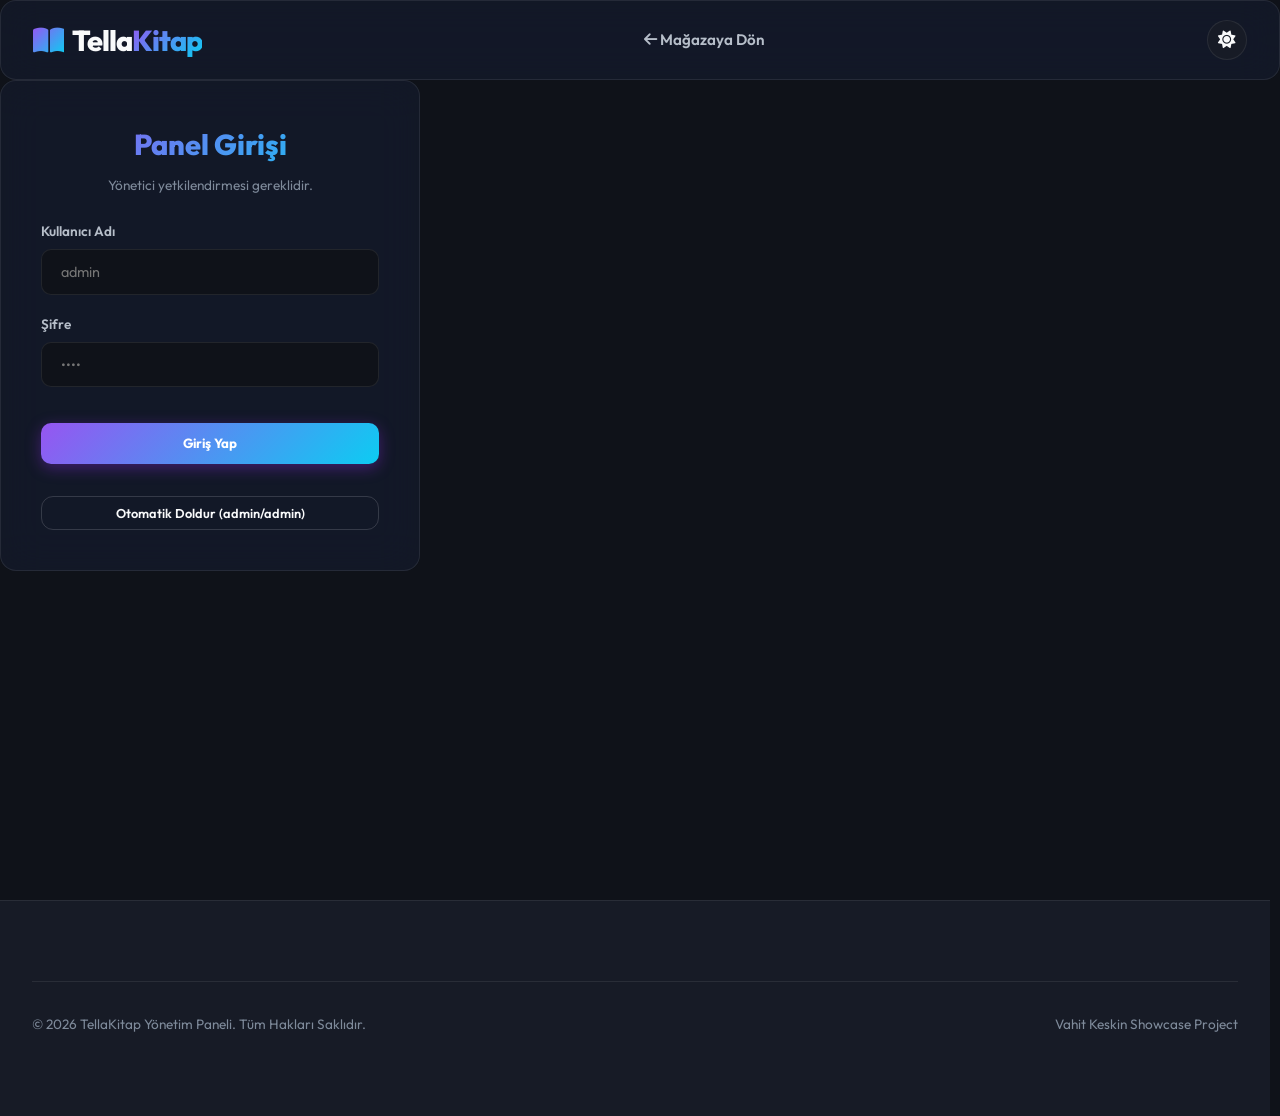
==== admin.html @ 4b3b41a7 "Decouple page views into index.html, detail.html, and admin.html with full dynamic local storage syn" ====
<!DOCTYPE html>
<html lang="tr" data-theme="dark">
<head>
  <meta charset="UTF-8">
  <meta name="viewport" content="width=device-width, initial-scale=1.0">
  <title>TellaKitap | Yönetim Paneli</title>
  
  <!-- SEO Meta Tags -->
  <meta name="description" content="TellaKitap Yönetim Paneli - Kitap, sipariş, yorum ve kupon yönetim sistemi.">
  <meta name="author" content="Vahit Keskin">
  
  <!-- Fonts & Icons -->
  <link rel="stylesheet" href="https://cdnjs.cloudflare.com/ajax/libs/font-awesome/6.4.0/css/all.min.css">
  
  <!-- Custom Stylesheet -->
  <link rel="stylesheet" href="style.css">
</head>
<body>

  <!-- --- HEADER NAVIGATION --- -->
  <header class="glass-panel scrolled">
    <div class="container">
      <a href="index.html" class="logo">
        <i class="fas fa-book-open"></i>
        <span>Tella<span class="gradient-text">Kitap</span></span>
      </a>

      <nav>
        <ul class="main-nav">
          <li><a href="index.html" class="nav-link"><i class="fas fa-arrow-left"></i> Mağazaya Dön</a></li>
        </ul>
      </nav>
      
      <div class="header-actions">
        <button id="theme-toggle-btn" class="icon-btn" title="Temayı Değiştir">
          <i id="theme-icon" class="fas fa-sun"></i>
        </button>
      </div>
    </div>
  </header>

  <!-- ================= MAIN ADMIN LAYOUT ================= -->
  <main class="admin-sidebar-layout">
    
    <!-- Login Gate (Displayed if not logged in) -->
    <div id="admin-login-gate" class="login-page-wrapper">
      <div class="login-card glass-panel" style="width: 420px; padding: 2.5rem;">
        <h2 class="gradient-text" style="font-weight:800; font-size:1.8rem; text-align:center; margin-bottom: 0.5rem;">Panel Girişi</h2>
        <p style="color:var(--text-muted); font-size:0.85rem; text-align:center; margin-bottom: 1.5rem;">Yönetici yetkilendirmesi gereklidir.</p>
        
        <form id="admin-login-form" class="contact-form">
          <div class="form-group">
            <label for="admin-username">Kullanıcı Adı</label>
            <input type="text" id="admin-username" class="form-control" placeholder="admin" required autocomplete="off">
          </div>
          <div class="form-group">
            <label for="admin-password">Şifre</label>
            <input type="password" id="admin-password" class="form-control" placeholder="••••" required autocomplete="off">
          </div>
          <button type="submit" class="gradient-btn" style="width:100%; margin-top:1rem; border-radius:10px; font-weight:700;">Giriş Yap</button>
          <button type="button" class="secondary-btn" onclick="autoFillAdminCredentials()" style="width:100%; font-size:0.8rem; padding:0.5rem; margin-top:0.8rem; justify-content:center;">Otomatik Doldur (admin/admin)</button>
        </form>
      </div>
    </div>

    <!-- Admin Side Menu (Visible after Login) -->
    <aside class="admin-sidebar">
      <div style="padding-bottom:1.5rem; margin-bottom:1.5rem; border-bottom:1px solid var(--border-color); text-align:center;">
        <i class="fas fa-user-shield" style="font-size:2.5rem; color:var(--accent-secondary); margin-bottom:0.5rem; display:block;"></i>
        <h4 style="font-weight:800;">Yönetici Paneli</h4>
        <span style="font-size:0.75rem; color:var(--success); font-weight:600;"><i class="fas fa-circle" style="font-size:0.5rem;"></i> Çevrimiçi</span>
      </div>
      
      <button class="admin-side-link admin-tab-btn active" data-tab="overview">
        <i class="fas fa-chart-line"></i> Genel Durum
      </button>
      <button class="admin-side-link admin-tab-btn" data-tab="books">
        <i class="fas fa-book-open"></i> Kitap Yönetimi
      </button>
      <button class="admin-side-link admin-tab-btn" data-tab="orders">
        <i class="fas fa-shopping-cart"></i> Siparişler
      </button>
      <button class="admin-side-link admin-tab-btn" data-tab="comments">
        <i class="fas fa-comments"></i> Yorumlar
      </button>
      <button class="admin-side-link admin-tab-btn" data-tab="coupons">
        <i class="fas fa-ticket-alt"></i> İndirim Kuponları
      </button>
    </aside>

    <!-- Admin Dashboard Main Panel -->
    <section class="admin-dashboard-container" style="flex:1;">
      <div id="admin-dashboard" style="display:none; flex-direction:column; gap:2rem; width:100%;">
        
        <!-- Stats overview widget -->
        <div class="admin-stats-grid">
          <div class="stat-card glass-panel">
            <div class="stat-card-left">
              <span>Toplam Satış</span>
              <span id="stat-total-sales">₺0.00</span>
            </div>
            <div class="stat-card-icon"><i class="fas fa-coins"></i></div>
          </div>
          <div class="stat-card glass-panel">
            <div class="stat-card-left">
              <span>Sipariş Sayısı</span>
              <span id="stat-total-orders">0</span>
            </div>
            <div class="stat-card-icon"><i class="fas fa-truck-loading"></i></div>
          </div>
          <div class="stat-card glass-panel">
            <div class="stat-card-left">
              <span>Katalog Kitapları</span>
              <span id="stat-total-books">0</span>
            </div>
            <div class="stat-card-icon"><i class="fas fa-book"></i></div>
          </div>
          <div class="stat-card glass-panel">
            <div class="stat-card-left">
              <span>Bekleyen Sipariş</span>
              <span id="stat-pending-orders">0</span>
            </div>
            <div class="stat-card-icon"><i class="fas fa-clock"></i></div>
          </div>
        </div>

        <!-- Section 1: Overview Panel -->
        <div id="admin-sec-overview" class="admin-panel-section active glass-panel" style="padding:2.5rem;">
          <h3 style="margin-bottom:1.2rem; font-weight:800;" class="gradient-text">Son Sistem Aktivitesi</h3>
          <div id="admin-activity-feed"></div>
        </div>

        <!-- Section 2: Books Catalog Panel -->
        <div id="admin-sec-books" class="admin-panel-section glass-panel" style="padding:2.5rem;">
          <div style="display:flex; justify-content:space-between; align-items:center; margin-bottom:1.5rem; gap:1rem; flex-wrap:wrap;">
            <h3 style="font-weight:800;" class="gradient-text">Katalogdaki Kitaplar</h3>
            <button id="admin-add-book-btn" class="gradient-btn" style="padding:0.6rem 1.2rem; font-size:0.85rem;"><i class="fas fa-plus"></i> Yeni Kitap Ekle</button>
          </div>
          <div class="table-wrapper" style="overflow-x:auto;">
            <table class="admin-table">
              <thead>
                <tr>
                  <th>Kapak</th>
                  <th>Kitap Adı</th>
                  <th>Yazar</th>
                  <th>Kategori</th>
                  <th>Fiyat</th>
                  <th>İndirim</th>
                  <th>Stok</th>
                  <th>ISBN</th>
                  <th>İşlemler</th>
                </tr>
              </thead>
              <tbody id="admin-books-tbody">
                <!-- books data -->
              </tbody>
            </table>
          </div>
        </div>

        <!-- Section 3: Orders List Panel -->
        <div id="admin-sec-orders" class="admin-panel-section glass-panel" style="padding:2.5rem;">
          <h3 style="margin-bottom:1.5rem; font-weight:800;" class="gradient-text">Gelen Siparişler</h3>
          <div class="table-wrapper" style="overflow-x:auto;">
            <table class="admin-table">
              <thead>
                <tr>
                  <th>Sipariş No</th>
                  <th>Müşteri</th>
                  <th>Tutar</th>
                  <th>Tarih</th>
                  <th>Adres</th>
                  <th>Durum</th>
                  <th>Durumu Güncelle</th>
                </tr>
              </thead>
              <tbody id="admin-orders-tbody">
                <!-- orders data -->
              </tbody>
            </table>
          </div>
        </div>

        <!-- Section 4: Review Moderation Panel -->
        <div id="admin-sec-comments" class="admin-panel-section glass-panel" style="padding:2.5rem;">
          <h3 style="margin-bottom:1.5rem; font-weight:800;" class="gradient-text">Okur Yorumları Moderasyonu</h3>
          <div class="table-wrapper" style="overflow-x:auto;">
            <table class="admin-table">
              <thead>
                <tr>
                  <th>Kitap</th>
                  <th>Yorum Yapan</th>
                  <th>Puan</th>
                  <th>Mesaj</th>
                  <th>Sil</th>
                </tr>
              </thead>
              <tbody id="admin-comments-tbody">
                <!-- reviews data -->
              </tbody>
            </table>
          </div>
        </div>

        <!-- Section 5: Coupons Dashboard Panel -->
        <div id="admin-sec-coupons" class="admin-panel-section glass-panel" style="padding:2.5rem;">
          <h3 style="margin-bottom:1.5rem; font-weight:800;" class="gradient-text">İndirim Kuponları Tanımlama</h3>
          
          <form id="admin-coupon-form" class="contact-form" style="display:flex; flex-direction:row; align-items:flex-end; gap:1rem; margin-bottom:2rem; background:rgba(255,255,255,0.02); padding:1.2rem; border-radius:10px; border:1px dashed var(--border-color); flex-wrap:wrap;">
            <div class="form-group" style="flex:1; min-width:150px; margin-bottom:0;">
              <label for="ac-code">Kupon Kodu</label>
              <input type="text" id="ac-code" class="form-control" placeholder="Örn: VAHIT50" required autocomplete="off" style="text-transform:uppercase;">
            </div>
            <div class="form-group" style="flex:1; min-width:150px; margin-bottom:0;">
              <label for="ac-value">İndirim Oranı (%)</label>
              <input type="number" id="ac-value" class="form-control" placeholder="Örn: 50" min="0" max="100" required autocomplete="off">
            </div>
            <button type="submit" class="gradient-btn" style="padding:0.75rem 2rem; border-radius:10px; height: 46px;"><i class="fas fa-plus"></i> Kupon Oluştur</button>
          </form>

          <div class="table-wrapper" style="overflow-x:auto;">
            <table class="admin-table">
              <thead>
                <tr>
                  <th>Kupon Kodu</th>
                  <th>Oran / Tip</th>
                  <th>Durum</th>
                  <th>Sil</th>
                </tr>
              </thead>
              <tbody id="admin-coupons-tbody">
                <!-- coupons data -->
              </tbody>
            </table>
          </div>
        </div>

      </div>
    </section>
  </main>

  <!-- --- FOOTER --- -->
  <footer>
    <div class="container">
      <div class="footer-bottom" style="margin-top: 0; padding: 2rem 0; border-top: 1px solid var(--border-color);">
        <p>&copy; 2026 TellaKitap Yönetim Paneli. Tüm Hakları Saklıdır.</p>
        <p>Vahit Keskin Showcase Project</p>
      </div>
    </div>
  </footer>

  <!-- --- ADMIN: ADD/EDIT BOOK DIALOG MODAL --- -->
  <dialog id="add-book-dialog" closedby="any" aria-labelledby="add-book-title" style="max-width:720px; width: 90%;">
    <button id="close-add-book-btn" class="dialog-close" title="Kapat"><i class="fas fa-times"></i></button>
    <h2 id="add-book-title" class="gradient-text" style="font-weight: 800; font-size: 1.8rem; margin-bottom: 1.5rem; letter-spacing:-0.5px;">Kataloğa Kitap Ekle</h2>
    
    <form id="add-book-form" class="contact-form admin-dialog-form" style="display:grid; grid-template-columns: 1fr 1fr; gap:1.2rem;">
      <div class="form-group full-width" style="grid-column: span 2; margin-bottom: 0;">
        <label for="ab-title">Kitap Adı</label>
        <input type="text" id="ab-title" class="form-control" placeholder="Örn: Neon Odyssey" required autocomplete="off">
      </div>
      <div class="form-group" style="margin-bottom: 0;">
        <label for="ab-author">Yazar</label>
        <input type="text" id="ab-author" class="form-control" placeholder="Örn: Elara Vance" required autocomplete="off">
      </div>
      <div class="form-group" style="margin-bottom: 0;">
        <label for="ab-category">Kategori</label>
        <select id="ab-category" class="sort-select" style="padding:0.75rem;">
          <option value="Bilim Kurgu">Bilim Kurgu</option>
          <option value="Doğa & Şiir">Doğa & Şiir</option>
          <option value="Felsefe">Felsefe</option>
          <option value="Gizem & Gerilim">Gizem & Gerilim</option>
          <option value="Tasarım & Teknoloji">Tasarım & Teknoloji</option>
        </select>
      </div>
      <div class="form-group" style="margin-bottom: 0;">
        <label for="ab-price">Fiyat (₺)</label>
        <input type="number" id="ab-price" class="form-control" placeholder="Örn: 125.00" min="0" step="0.01" required autocomplete="off">
      </div>
      <div class="form-group" style="margin-bottom: 0;">
        <label for="ab-discount">İndirimli Fiyat (₺) - Opsiyonel</label>
        <input type="number" id="ab-discount" class="form-control" placeholder="Örn: 99.90" min="0" step="0.01" autocomplete="off">
      </div>
      <div class="form-group" style="margin-bottom: 0;">
        <label for="ab-publisher">Yayınevi</label>
        <input type="text" id="ab-publisher" class="form-control" placeholder="Örn: Kozmos Yayınları" required autocomplete="off">
      </div>
      <div class="form-group" style="margin-bottom: 0;">
        <label for="ab-isbn">ISBN Kodu</label>
        <input type="text" id="ab-isbn" class="form-control" placeholder="Örn: 978-605-234-12-1" required autocomplete="off">
      </div>
      <div class="form-group" style="margin-bottom: 0;">
        <label for="ab-pages">Sayfa Sayısı</label>
        <input type="number" id="ab-pages" class="form-control" placeholder="320" required autocomplete="off">
      </div>
      <div class="form-group" style="margin-bottom: 0;">
        <label for="ab-year">Basım Yılı</label>
        <input type="number" id="ab-year" class="form-control" placeholder="2026" required autocomplete="off">
      </div>
      <div class="form-group" style="margin-bottom: 0;">
        <label for="ab-translator">Çevirmen (Opsiyonel)</label>
        <input type="text" id="ab-translator" class="form-control" placeholder="Örn: Cemil Meriç Altan" autocomplete="off">
      </div>
      <div class="form-group" style="margin-bottom: 0;">
        <label for="ab-language">Dil</label>
        <input type="text" id="ab-language" class="form-control" value="Türkçe" required autocomplete="off">
      </div>
      <div class="form-group" style="margin-bottom: 0;">
        <label for="ab-binding">Cilt Tipi</label>
        <select id="ab-binding" class="sort-select" style="padding:0.75rem;">
          <option value="Karton Kapak">Karton Kapak</option>
          <option value="Ciltli">Ciltli</option>
        </select>
      </div>
      <div class="form-group" style="margin-bottom: 0;">
        <label for="ab-stock">Stok Miktarı</label>
        <input type="number" id="ab-stock" class="form-control" placeholder="45" required autocomplete="off">
      </div>
      <div class="form-group full-width" style="grid-column: span 2; margin-bottom: 0;">
        <label for="ab-desc">Kitap Açıklaması</label>
        <textarea id="ab-desc" class="form-control" rows="3" placeholder="Kitabın konusu, arka kapak yazısı..." required></textarea>
      </div>
      
      <button type="submit" class="gradient-btn full-width" style="grid-column: span 2; margin-top:0.5rem; font-weight: 700; border-radius:10px;"><i class="fas fa-plus"></i> Kitabı Kataloğa Kaydet</button>
    </form>
  </dialog>

  <!-- --- MAIN SCRIPT --- -->
  <script src="app.js"></script>
</body>
</html>
---- style.css ----
@import url('https://fonts.googleapis.com/css2?family=Outfit:wght@300;400;500;600;700;800&display=swap');

/* --- CUSTOM VARIABLES --- */
:root {
  --font-sans: 'Outfit', -apple-system, BlinkMacSystemFont, "Segoe UI", Roboto, Helvetica, Arial, sans-serif;
  
  /* Dark Theme Palette (Default) */
  --bg-app: hsl(224, 25%, 8%);
  --bg-surface: rgba(22, 28, 45, 0.65);
  --bg-surface-solid: hsl(224, 25%, 12%);
  --border-color: rgba(255, 255, 255, 0.08);
  --border-glow: rgba(255, 255, 255, 0.15);
  --text-primary: hsl(210, 20%, 98%);
  --text-secondary: hsl(215, 15%, 75%);
  --text-muted: hsl(215, 12%, 55%);
  
  --accent-color: hsl(265, 85%, 64%);
  --accent-secondary: hsl(190, 90%, 50%);
  --accent-gradient: linear-gradient(135deg, var(--accent-color), var(--accent-secondary));
  --accent-glow: rgba(138, 43, 226, 0.4);
  
  --card-shadow: 0 10px 30px -10px rgba(0, 0, 0, 0.5);
  --drawer-shadow: -10px 0 40px -10px rgba(0, 0, 0, 0.6);
  --glass-blur: blur(20px) saturate(180%);
  
  --success: hsl(145, 80%, 45%);
  --warning: hsl(35, 90%, 55%);
  --danger: hsl(0, 85%, 60%);
  
  --header-height: 80px;
  --transition-smooth: all 0.35s cubic-bezier(0.25, 0.8, 0.25, 1);
  --transition-fast: all 0.15s ease;
}

[data-theme="light"] {
  /* Light Theme Palette (Warm Paper / Editorial Feel) */
  --bg-app: hsl(36, 30%, 96%);
  --bg-surface: rgba(255, 255, 255, 0.7);
  --bg-surface-solid: hsl(36, 20%, 92%);
  --border-color: rgba(0, 0, 0, 0.08);
  --border-glow: rgba(0, 0, 0, 0.12);
  --text-primary: hsl(224, 25%, 12%);
  --text-secondary: hsl(224, 15%, 35%);
  --text-muted: hsl(224, 10%, 55%);
  
  --accent-color: hsl(265, 75%, 52%);
  --accent-secondary: hsl(190, 80%, 42%);
  --accent-gradient: linear-gradient(135deg, var(--accent-color), var(--accent-secondary));
  --accent-glow: rgba(110, 30, 200, 0.25);
  
  --card-shadow: 0 10px 30px -12px rgba(110, 80, 50, 0.15);
  --drawer-shadow: -10px 0 40px -12px rgba(0, 0, 0, 0.15);
  
  --success: hsl(145, 75%, 35%);
  --warning: hsl(35, 85%, 45%);
  --danger: hsl(0, 75%, 50%);
}

/* --- BASICS & RESET --- */
* {
  box-sizing: border-box;
  margin: 0;
  padding: 0;
}

html {
  scroll-behavior: smooth;
  font-size: 16px;
  scrollbar-gutter: stable;
}

body {
  font-family: var(--font-sans);
  background-color: var(--bg-app);
  color: var(--text-primary);
  min-height: 100vh;
  line-height: 1.6;
  overflow-x: hidden;
  transition: background-color 0.4s ease, color 0.4s ease;
}

a {
  text-decoration: none;
  color: inherit;
  transition: var(--transition-fast);
}

button, input, select, textarea {
  font-family: inherit;
  color: inherit;
  background: none;
  border: none;
  outline: none;
}

button {
  cursor: pointer;
}

img {
  max-width: 100%;
  height: auto;
  display: block;
}

/* --- CUSTOM SCROLLBAR --- */
::-webkit-scrollbar {
  width: 10px;
  height: 8px;
}

::-webkit-scrollbar-track {
  background: var(--bg-app);
}

::-webkit-scrollbar-thumb {
  background: var(--border-glow);
  border-radius: 6px;
  border: 2px solid var(--bg-app);
}

::-webkit-scrollbar-thumb:hover {
  background: var(--text-muted);
}

/* --- UTILITY CLASSES --- */
.container {
  max-width: 1400px;
  margin: 0 auto;
  padding: 0 2rem;
}

.glass-panel {
  background: var(--bg-surface);
  backdrop-filter: var(--glass-blur);
  -webkit-backdrop-filter: var(--glass-blur);
  border: 1px solid var(--border-color);
  border-radius: 16px;
}

.gradient-text {
  background: var(--accent-gradient);
  -webkit-background-clip: text;
  background-clip: text;
  -webkit-text-fill-color: transparent;
  color: transparent;
}

.gradient-btn {
  background: var(--accent-gradient);
  color: white !important;
  font-weight: 600;
  border-radius: 12px;
  padding: 0.8rem 1.6rem;
  box-shadow: 0 4px 15px var(--accent-glow);
  transition: var(--transition-smooth);
  display: inline-flex;
  align-items: center;
  justify-content: center;
  gap: 0.5rem;
}

.gradient-btn:hover {
  transform: translateY(-2px);
  box-shadow: 0 6px 20px var(--accent-glow), 0 0 10px var(--accent-secondary);
}

.gradient-btn:active {
  transform: translateY(0);
}

/* --- HEADER --- */
header {
  position: fixed;
  top: 0;
  left: 0;
  width: 100%;
  height: var(--header-height);
  z-index: 100;
  display: flex;
  align-items: center;
  border-bottom: 1px solid var(--border-color);
  transition: var(--transition-smooth);
}

header.scrolled {
  height: 70px;
  background: var(--bg-surface);
  backdrop-filter: var(--glass-blur);
  -webkit-backdrop-filter: var(--glass-blur);
  box-shadow: 0 10px 30px rgba(0,0,0,0.1);
}

header .container {
  display: flex;
  align-items: center;
  justify-content: space-between;
  width: 100%;
}

.logo {
  font-size: 1.8rem;
  font-weight: 800;
  letter-spacing: -1px;
  display: flex;
  align-items: center;
  gap: 0.5rem;
}

.logo i {
  background: var(--accent-gradient);
  -webkit-background-clip: text;
  background-clip: text;
  -webkit-text-fill-color: transparent;
}

.main-nav {
  display: flex;
  gap: 1.2rem;
  list-style: none;
}

.nav-link {
  font-weight: 600;
  font-size: 0.95rem;
  padding: 0.5rem 0.8rem;
  border-radius: 8px;
  color: var(--text-secondary);
  cursor: pointer;
  transition: var(--transition-fast);
}

.nav-link:hover, .nav-link.active {
  color: var(--text-primary);
  background: rgba(255,255,255,0.05);
}

[data-theme="light"] .nav-link:hover, [data-theme="light"] .nav-link.active {
  background: rgba(0,0,0,0.04);
}

/* Search Container */
.search-wrapper {
  position: relative;
  flex: 0 1 300px;
}

.search-bar {
  width: 100%;
  padding: 0.6rem 1.2rem 0.6rem 2.5rem;
  font-size: 0.88rem;
  border-radius: 30px;
  background: var(--bg-surface-solid);
  border: 1px solid var(--border-color);
  transition: var(--transition-smooth);
}

.search-bar:focus {
  border-color: var(--accent-color);
  box-shadow: 0 0 0 3px var(--accent-glow);
}

.search-wrapper i.search-icon {
  position: absolute;
  left: 1rem;
  top: 50%;
  transform: translateY(-50%);
  color: var(--text-muted);
  pointer-events: none;
}

/* Autocomplete Suggestion Dropdown */
.search-suggestions {
  position: absolute;
  top: calc(100% + 8px);
  left: 0;
  width: 100%;
  background: var(--bg-surface-solid);
  border: 1px solid var(--border-color);
  border-radius: 12px;
  box-shadow: var(--card-shadow);
  z-index: 110;
  max-height: 300px;
  overflow-y: auto;
  display: none;
  backdrop-filter: var(--glass-blur);
}

.suggestion-item {
  display: flex;
  align-items: center;
  gap: 0.8rem;
  padding: 0.6rem 1rem;
  border-bottom: 1px solid var(--border-color);
  cursor: pointer;
  transition: var(--transition-fast);
}

.suggestion-item:last-child {
  border-bottom: none;
}

.suggestion-item:hover {
  background: rgba(255, 255, 255, 0.05);
}

[data-theme="light"] .suggestion-item:hover {
  background: rgba(0, 0, 0, 0.03);
}

.suggestion-img {
  width: 32px;
  height: 44px;
  object-fit: cover;
  border-radius: 4px;
  box-shadow: 0 2px 5px rgba(0,0,0,0.2);
}

.suggestion-info h4 {
  font-size: 0.85rem;
  font-weight: 600;
  margin-bottom: 0.1rem;
  white-space: nowrap;
  overflow: hidden;
  text-overflow: ellipsis;
}

.suggestion-info p {
  font-size: 0.75rem;
  color: var(--text-muted);
}

/* Nav Actions */
.header-actions {
  display: flex;
  align-items: center;
  gap: 0.8rem;
}

.icon-btn {
  width: 40px;
  height: 40px;
  border-radius: 50%;
  background: var(--bg-surface-solid);
  border: 1px solid var(--border-color);
  display: flex;
  align-items: center;
  justify-content: center;
  position: relative;
  font-size: 1.1rem;
  transition: var(--transition-smooth);
}

.icon-btn:hover {
  border-color: var(--accent-color);
  color: var(--accent-secondary);
  transform: translateY(-2px);
}

.badge {
  position: absolute;
  top: -4px;
  right: -4px;
  background: var(--accent-gradient);
  color: white;
  font-size: 0.7rem;
  font-weight: 700;
  width: 18px;
  height: 18px;
  border-radius: 50%;
  display: flex;
  align-items: center;
  justify-content: center;
  border: 2px solid var(--bg-app);
}

/* --- SPA VIEW ROUTING --- */
.view-panel {
  display: none;
  opacity: 0;
  transform: translateY(15px);
}

.view-panel.active {
  display: block;
  animation: fadeInUp 0.5s forwards cubic-bezier(0.25, 0.8, 0.25, 1);
}

@keyframes fadeInUp {
  to {
    opacity: 1;
    transform: translateY(0);
  }
}

/* --- ANA SAYFA (HOME VIEW) --- */
.home-layout {
  margin-top: calc(var(--header-height) + 2rem);
  margin-bottom: 4rem;
  display: flex;
  flex-direction: column;
  gap: 4rem;
}

/* Curated Campaigns / Slides */
.hero-card {
  display: grid;
  grid-template-columns: 1.2fr 1fr;
  align-items: center;
  gap: 3rem;
  padding: 4rem;
  position: relative;
  overflow: hidden;
}

.hero-content h1 {
  font-size: 3.5rem;
  font-weight: 800;
  line-height: 1.15;
  letter-spacing: -2px;
  margin-bottom: 1.5rem;
}

.hero-content p {
  font-size: 1.15rem;
  color: var(--text-secondary);
  margin-bottom: 2.5rem;
  max-width: 520px;
}

.hero-actions {
  display: flex;
  align-items: center;
  gap: 1.5rem;
}

.secondary-btn {
  border: 1px solid var(--border-glow);
  padding: 0.8rem 1.6rem;
  border-radius: 12px;
  font-weight: 600;
  transition: var(--transition-smooth);
  display: flex;
  align-items: center;
  gap: 0.5rem;
}

.secondary-btn:hover {
  background: var(--border-color);
  border-color: var(--text-muted);
  transform: translateY(-2px);
}

.hero-image-wrapper {
  position: relative;
  width: 100%;
  height: 420px;
  border-radius: 16px;
  overflow: hidden;
  box-shadow: var(--card-shadow), 0 0 30px rgba(0,0,0,0.2);
}

.hero-image-wrapper img {
  width: 100%;
  height: 100%;
  object-fit: cover;
}

.hero-orb {
  position: absolute;
  top: -150px;
  left: -150px;
  width: 400px;
  height: 400px;
  background: radial-gradient(circle, var(--accent-glow) 0%, rgba(0,0,0,0) 70%);
  pointer-events: none;
  z-index: -1;
}

/* Collections Grid */
.home-section-title {
  font-size: 2rem;
  font-weight: 800;
  letter-spacing: -1px;
  margin-bottom: 1.5rem;
  text-align: center;
}

.collections-grid {
  display: grid;
  grid-template-columns: repeat(3, 1fr);
  gap: 2rem;
}

.collection-card {
  padding: 2.5rem 2rem;
  text-align: center;
  transition: var(--transition-smooth);
  display: flex;
  flex-direction: column;
  align-items: center;
  gap: 1rem;
}

.collection-card:hover {
  transform: translateY(-5px);
  border-color: var(--accent-color);
  box-shadow: var(--card-shadow);
}

.collection-icon {
  width: 60px;
  height: 60px;
  border-radius: 50%;
  background: var(--bg-surface-solid);
  border: 1px solid var(--border-color);
  color: var(--accent-secondary);
  font-size: 1.5rem;
  display: flex;
  align-items: center;
  justify-content: center;
  box-shadow: 0 4px 10px rgba(0,0,0,0.1);
}

[data-theme="light"] .collection-icon {
  color: var(--accent-color);
}

.collection-card h3 {
  font-size: 1.3rem;
  font-weight: 700;
  letter-spacing: -0.5px;
}

.collection-card p {
  font-size: 0.9rem;
  color: var(--text-secondary);
  margin-bottom: 1rem;
}

/* Spotlight Highlight */
.spotlight-banner {
  display: grid;
  grid-template-columns: 1.2fr 2fr;
  gap: 3rem;
  padding: 3rem;
  align-items: center;
  position: relative;
  overflow: hidden;
  box-shadow: 0 15px 40px rgba(138, 43, 226, 0.15);
  border: 1px solid var(--accent-color);
}

.spotlight-badge {
  background: var(--accent-gradient);
  color: white;
  font-weight: 700;
  padding: 0.4rem 1rem;
  border-radius: 20px;
  font-size: 0.8rem;
  width: fit-content;
  margin-bottom: 1.2rem;
}

.spotlight-left {
  position: relative;
}

.spotlight-left img {
  border-radius: 12px;
  box-shadow: 0 15px 30px rgba(0,0,0,0.4);
  width: 100%;
}

.spotlight-timer {
  display: flex;
  gap: 1rem;
  margin: 1.5rem 0;
}

.timer-box {
  background: var(--bg-surface-solid);
  border: 1px solid var(--border-color);
  padding: 0.6rem 1rem;
  border-radius: 8px;
  text-align: center;
  min-width: 60px;
}

.timer-box span:first-child {
  display: block;
  font-size: 1.4rem;
  font-weight: 800;
  line-height: 1;
}

.timer-box span:last-child {
  font-size: 0.7rem;
  color: var(--text-muted);
  font-weight: 600;
  text-transform: uppercase;
}

/* Quotes Slider Widget */
.quotes-widget {
  padding: 3rem;
  text-align: center;
  max-width: 900px;
  margin: 0 auto;
  position: relative;
}

.quotes-widget i.fa-quote-left {
  font-size: 2.5rem;
  color: var(--border-glow);
  margin-bottom: 1.5rem;
  display: block;
}

.quote-text {
  font-size: 1.35rem;
  font-weight: 500;
  font-style: italic;
  line-height: 1.5;
  margin-bottom: 1.5rem;
  color: var(--text-primary);
}

.quote-author {
  font-size: 0.95rem;
  font-weight: 700;
  color: var(--accent-secondary);
  letter-spacing: 1px;
  text-transform: uppercase;
}

[data-theme="light"] .quote-author {
  color: var(--accent-color);
}

/* --- MAĞAZA (SHOP VIEW) --- */
.shop-layout {
  margin-top: calc(var(--header-height) + 2rem);
  display: grid;
  grid-template-columns: 280px 1fr;
  gap: 2.5rem;
  align-items: start;
  margin-bottom: 5rem;
}

/* Category Slider in Shop View */
.category-slider {
  display: flex;
  gap: 0.8rem;
  overflow-x: auto;
  padding: 0.5rem 0.2rem 1.2rem 0.2rem;
  margin-bottom: 1.5rem;
}

.category-tab {
  flex: 0 0 auto;
  padding: 0.65rem 1.3rem;
  border-radius: 30px;
  background: var(--bg-surface);
  border: 1px solid var(--border-color);
  font-weight: 600;
  font-size: 0.9rem;
  transition: var(--transition-smooth);
}

.category-tab:hover {
  border-color: var(--accent-color);
  transform: translateY(-2px);
}

.category-tab.active {
  background: var(--accent-gradient);
  color: white;
  border-color: transparent;
  box-shadow: 0 4px 12px var(--accent-glow);
}

/* Filters Panel */
.filters-panel {
  padding: 2rem;
  position: sticky;
  top: calc(var(--header-height) + 1.5rem);
}

.filter-group {
  margin-bottom: 2rem;
}

.filter-group:last-child {
  margin-bottom: 0;
}

.filter-group h3 {
  font-size: 1.1rem;
  font-weight: 700;
  margin-bottom: 1rem;
  border-bottom: 1px solid var(--border-color);
  padding-bottom: 0.5rem;
  letter-spacing: -0.5px;
}

.sort-select {
  width: 100%;
  padding: 0.75rem 1rem;
  border-radius: 10px;
  background: var(--bg-surface-solid);
  border: 1px solid var(--border-color);
  color: var(--text-primary);
  font-size: 0.9rem;
  cursor: pointer;
  transition: var(--transition-fast);
}

.sort-select:focus {
  border-color: var(--accent-color);
}

.price-slider-container {
  display: flex;
  flex-direction: column;
  gap: 0.8rem;
}

.price-inputs {
  display: flex;
  justify-content: space-between;
  font-size: 0.85rem;
  font-weight: 600;
}

.rating-options {
  display: flex;
  flex-direction: column;
  gap: 0.6rem;
}

.rating-checkbox-label {
  display: flex;
  align-items: center;
  gap: 0.8rem;
  font-size: 0.9rem;
  font-weight: 500;
  cursor: pointer;
}

.rating-checkbox-label input {
  width: 16px;
  height: 16px;
  border-radius: 4px;
  accent-color: var(--accent-color);
}

.stars {
  color: var(--warning);
  font-size: 0.85rem;
}

/* Book Catalog Grid */
.catalog-header {
  display: flex;
  justify-content: space-between;
  align-items: center;
  margin-bottom: 1.5rem;
}

.catalog-header p {
  color: var(--text-secondary);
  font-weight: 500;
}

.books-grid {
  display: grid;
  grid-template-columns: repeat(auto-fill, minmax(220px, 1fr));
  gap: 2rem;
}

/* Book Card */
.book-card {
  position: relative;
  display: flex;
  flex-direction: column;
  padding: 1.2rem;
  height: 100%;
  overflow: hidden;
  transition: var(--transition-smooth);
}

.book-card:hover {
  transform: translateY(-8px);
  border-color: var(--accent-color);
  box-shadow: var(--card-shadow), 0 0 15px rgba(138, 43, 226, 0.1);
}

.book-badge {
  position: absolute;
  top: 1.8rem;
  left: 1.8rem;
  z-index: 10;
  background: var(--accent-gradient);
  color: white;
  padding: 0.35rem 0.75rem;
  font-size: 0.75rem;
  font-weight: 700;
  border-radius: 20px;
  box-shadow: 0 4px 10px rgba(0,0,0,0.2);
}

.book-badge.sale {
  background: linear-gradient(135deg, var(--danger), #ff8a00);
}

.book-cover-container {
  position: relative;
  width: 100%;
  aspect-ratio: 2/3;
  border-radius: 12px;
  overflow: hidden;
  background: rgba(0,0,0,0.05);
  box-shadow: 0 8px 20px -8px rgba(0,0,0,0.4);
  margin-bottom: 1.2rem;
}

.book-cover {
  width: 100%;
  height: 100%;
  object-fit: cover;
  transition: transform 0.6s cubic-bezier(0.25, 0.8, 0.25, 1);
}

.book-card:hover .book-cover {
  transform: scale(1.08);
}

/* Heart button for wishlist */
.wishlist-heart-btn {
  position: absolute;
  top: 0.8rem;
  right: 0.8rem;
  z-index: 10;
  width: 36px;
  height: 36px;
  border-radius: 50%;
  background: rgba(10, 15, 30, 0.5);
  backdrop-filter: blur(4px);
  border: 1px solid rgba(255,255,255,0.15);
  display: flex;
  align-items: center;
  justify-content: center;
  color: white;
  font-size: 0.95rem;
  transition: var(--transition-smooth);
}

.wishlist-heart-btn:hover {
  transform: scale(1.15);
  background: rgba(10, 15, 30, 0.8);
}

.wishlist-heart-btn.active {
  color: var(--danger) !important;
  background: rgba(255, 255, 255, 0.9);
  border-color: transparent;
  animation: heartPulse 0.4s ease-in-out;
}

[data-theme="light"] .wishlist-heart-btn.active {
  background: white;
}

@keyframes heartPulse {
  0% { transform: scale(1); }
  50% { transform: scale(1.3); }
  100% { transform: scale(1.15); }
}

.card-actions-overlay {
  position: absolute;
  top: 0;
  left: 0;
  width: 100%;
  height: 100%;
  background: rgba(10, 15, 30, 0.6);
  backdrop-filter: blur(4px);
  display: flex;
  align-items: center;
  justify-content: center;
  gap: 0.8rem;
  opacity: 0;
  transition: var(--transition-smooth);
}

.book-cover-container:hover .card-actions-overlay {
  opacity: 1;
}

.overlay-btn {
  width: 44px;
  height: 44px;
  border-radius: 50%;
  background: var(--text-primary);
  color: var(--bg-app);
  display: flex;
  align-items: center;
  justify-content: center;
  font-size: 1.1rem;
  transition: var(--transition-smooth);
}

.overlay-btn:hover {
  transform: scale(1.1) translateY(-2px);
  background: var(--accent-secondary);
  color: white;
}

.book-title {
  font-size: 1.05rem;
  font-weight: 700;
  margin-bottom: 0.2rem;
  line-height: 1.3;
  letter-spacing: -0.2px;
  overflow: hidden;
  text-overflow: ellipsis;
  display: -webkit-box;
  -webkit-line-clamp: 2;
  -webkit-box-orient: vertical;
}

.book-author {
  font-size: 0.82rem;
  color: var(--text-muted);
  margin-bottom: 0.6rem;
  font-weight: 500;
}

.book-rating {
  display: flex;
  align-items: center;
  gap: 0.4rem;
  margin-bottom: 1rem;
  font-size: 0.82rem;
  font-weight: 600;
}

.book-rating span {
  color: var(--text-muted);
}

.book-price-wrapper {
  margin-top: auto;
  display: flex;
  align-items: flex-end;
  justify-content: space-between;
}

.prices {
  display: flex;
  flex-direction: column;
}

.original-price {
  font-size: 0.82rem;
  color: var(--text-muted);
  text-decoration: line-through;
  line-height: 1;
  margin-bottom: 0.2rem;
}

.current-price {
  font-size: 1.25rem;
  font-weight: 800;
  line-height: 1;
  color: var(--accent-secondary);
}

[data-theme="light"] .current-price {
  color: var(--accent-color);
}

.add-cart-btn {
  width: 40px;
  height: 40px;
  border-radius: 10px;
  background: var(--bg-surface-solid);
  border: 1px solid var(--border-glow);
  display: flex;
  align-items: center;
  justify-content: center;
  transition: var(--transition-smooth);
}

.add-cart-btn:hover {
  background: var(--accent-gradient);
  color: white;
  border-color: transparent;
  transform: rotate(90deg);
}

.no-results {
  grid-column: 1 / -1;
  text-align: center;
  padding: 4rem 2rem;
}

.no-results i {
  font-size: 3rem;
  color: var(--text-muted);
  margin-bottom: 1rem;
}

.no-results h3 {
  font-size: 1.4rem;
  margin-bottom: 0.5rem;
}

.no-results p {
  color: var(--text-muted);
}

/* --- HAKKIMIZDA (ABOUT VIEW) --- */
.about-layout {
  margin-top: calc(var(--header-height) + 2rem);
  margin-bottom: 4rem;
  display: flex;
  flex-direction: column;
  gap: 3rem;
}

.about-hero {
  padding: 4rem 3rem;
  text-align: center;
  position: relative;
  overflow: hidden;
}

.about-hero h1 {
  font-size: 3rem;
  font-weight: 800;
  letter-spacing: -2px;
  margin-bottom: 1rem;
}

.about-hero p {
  font-size: 1.15rem;
  color: var(--text-secondary);
  max-width: 700px;
  margin: 0 auto;
}

.about-grid {
  display: grid;
  grid-template-columns: repeat(2, 1fr);
  gap: 2.5rem;
}

.about-card {
  padding: 3rem;
  display: flex;
  flex-direction: column;
  gap: 1.2rem;
}

.about-card h3 {
  font-size: 1.5rem;
  font-weight: 800;
  letter-spacing: -0.5px;
}

.about-card p {
  font-size: 0.95rem;
  color: var(--text-secondary);
  line-height: 1.7;
}

/* Timeline */
.timeline-section {
  display: flex;
  flex-direction: column;
  gap: 2rem;
  margin-top: 1rem;
}

.timeline-item {
  display: grid;
  grid-template-columns: 100px 1fr;
  gap: 2rem;
  position: relative;
  padding-bottom: 2rem;
}

.timeline-item:last-child {
  padding-bottom: 0;
}

.timeline-item:not(:last-child)::after {
  content: '';
  position: absolute;
  top: 2rem;
  left: 110px;
  width: 2px;
  height: calc(100% - 1rem);
  background: var(--border-glow);
}

.timeline-year {
  font-size: 1.2rem;
  font-weight: 800;
  color: var(--accent-secondary);
  text-align: right;
  padding-top: 0.2rem;
}

[data-theme="light"] .timeline-year {
  color: var(--accent-color);
}

.timeline-content {
  background: var(--bg-surface-solid);
  border: 1px solid var(--border-color);
  padding: 1.5rem 2rem;
  border-radius: 12px;
}

.timeline-content h4 {
  font-size: 1.1rem;
  font-weight: 700;
  margin-bottom: 0.4rem;
}

.timeline-content p {
  font-size: 0.88rem;
  color: var(--text-secondary);
}

/* --- İLETİŞİM (CONTACT VIEW) --- */
.contact-layout {
  margin-top: calc(var(--header-height) + 2rem);
  margin-bottom: 4rem;
  display: grid;
  grid-template-columns: 1.2fr 1fr;
  gap: 3rem;
}

.contact-card {
  padding: 3rem;
  display: flex;
  flex-direction: column;
  gap: 1.5rem;
}

.contact-card h2 {
  font-size: 2rem;
  font-weight: 800;
  letter-spacing: -1px;
}

.contact-form {
  display: flex;
  flex-direction: column;
  gap: 1.2rem;
}

.form-row {
  display: grid;
  grid-template-columns: repeat(2, 1fr);
  gap: 1rem;
}

.form-group {
  display: flex;
  flex-direction: column;
  gap: 0.4rem;
}

.form-group label {
  font-size: 0.85rem;
  font-weight: 600;
  color: var(--text-secondary);
}

.form-control {
  background: var(--bg-app);
  border: 1px solid var(--border-color);
  padding: 0.8rem 1.2rem;
  border-radius: 10px;
  font-size: 0.9rem;
  color: var(--text-primary);
  transition: var(--transition-fast);
}

.form-control:focus {
  border-color: var(--accent-color);
  box-shadow: 0 0 0 3px var(--accent-glow);
}

.contact-info-panel {
  display: flex;
  flex-direction: column;
  gap: 2rem;
}

.info-box {
  padding: 2rem;
  display: flex;
  gap: 1.2rem;
  align-items: flex-start;
}

.info-icon {
  width: 48px;
  height: 48px;
  border-radius: 10px;
  background: var(--bg-surface-solid);
  border: 1px solid var(--border-color);
  color: var(--accent-secondary);
  font-size: 1.2rem;
  display: flex;
  align-items: center;
  justify-content: center;
  flex-shrink: 0;
}

[data-theme="light"] .info-icon {
  color: var(--accent-color);
}

.info-text h4 {
  font-size: 1.1rem;
  font-weight: 700;
  margin-bottom: 0.3rem;
}

.info-text p {
  font-size: 0.9rem;
  color: var(--text-secondary);
  line-height: 1.5;
}

/* Mock Map */
.mock-map {
  width: 100%;
  height: 200px;
  border-radius: 12px;
  overflow: hidden;
  position: relative;
  background: var(--bg-surface-solid);
  border: 1px solid var(--border-color);
}

.mock-map-bg {
  width: 100%;
  height: 100%;
  background-image: radial-gradient(rgba(255,255,255,0.05) 1px, transparent 0);
  background-size: 24px 24px;
}

[data-theme="light"] .mock-map-bg {
  background-image: radial-gradient(rgba(0,0,0,0.05) 1px, transparent 0);
}

.map-pin {
  position: absolute;
  top: 50%;
  left: 50%;
  transform: translate(-50%, -100%);
  color: var(--danger);
  font-size: 2rem;
  animation: bounce 1.5s infinite alternate;
}

@keyframes bounce {
  from { transform: translate(-50%, -100%); }
  to { transform: translate(-50%, -115%); }
}


/* ==========================================
   --- DEDICATED DETAIL.HTML PAGE STYLES ---
   ========================================== */
.detail-layout {
  margin-top: calc(var(--header-height) + 2rem);
  margin-bottom: 6rem;
  display: grid;
  grid-template-columns: 1.1fr 1.8fr;
  gap: 3.5rem;
}

.detail-left {
  display: flex;
  flex-direction: column;
  gap: 1.5rem;
}

.detail-cover-wrapper {
  width: 100%;
  border-radius: 16px;
  overflow: hidden;
  box-shadow: var(--card-shadow), 0 15px 40px rgba(0,0,0,0.3);
  border: 1px solid var(--border-color);
}

.detail-cover-wrapper img {
  width: 100%;
  transition: transform 0.6s ease;
}

.detail-cover-wrapper img:hover {
  transform: scale(1.03);
}

.detail-meta-table {
  width: 100%;
  border-radius: 12px;
  border: 1px solid var(--border-color);
  border-collapse: collapse;
  font-size: 0.88rem;
  background: var(--bg-surface-solid);
}

.detail-meta-table td {
  padding: 0.8rem 1.2rem;
  border-bottom: 1px solid var(--border-color);
}

.detail-meta-table tr:last-child td {
  border-bottom: none;
}

.detail-meta-table td:first-child {
  color: var(--text-muted);
  font-weight: 500;
  width: 40%;
}

.detail-meta-table td:last-child {
  font-weight: 700;
}

/* Detail Right panel */
.detail-right {
  display: flex;
  flex-direction: column;
}

.detail-title {
  font-size: 3rem;
  font-weight: 800;
  line-height: 1.15;
  letter-spacing: -2px;
  margin-bottom: 0.5rem;
}

.detail-author {
  font-size: 1.35rem;
  font-weight: 600;
  color: var(--text-secondary);
  margin-bottom: 1.5rem;
}

.detail-rating-row {
  display: flex;
  align-items: center;
  gap: 1rem;
  margin-bottom: 2rem;
  font-size: 1rem;
  font-weight: 600;
}

.detail-desc-block {
  font-size: 1.05rem;
  line-height: 1.7;
  color: var(--text-secondary);
  margin-bottom: 2.5rem;
}

.detail-action-card {
  padding: 2rem;
  display: flex;
  justify-content: space-between;
  align-items: center;
  margin-bottom: 3.5rem;
}

.detail-price-box {
  display: flex;
  flex-direction: column;
}

.detail-original-price {
  font-size: 1rem;
  color: var(--text-muted);
  text-decoration: line-through;
  margin-bottom: 0.2rem;
}

.detail-current-price {
  font-size: 2.5rem;
  font-weight: 800;
  color: var(--accent-secondary);
  line-height: 1;
}

[data-theme="light"] .detail-current-price {
  color: var(--accent-color);
}

/* Sticky Bottom Buy Bar on details page */
.sticky-buy-bar {
  position: fixed;
  bottom: 0;
  left: 0;
  width: 100vw;
  background: var(--bg-surface-solid);
  backdrop-filter: var(--glass-blur);
  -webkit-backdrop-filter: var(--glass-blur);
  border-top: 1px solid var(--border-color);
  padding: 1rem 0;
  z-index: 95;
  box-shadow: 0 -10px 30px rgba(0,0,0,0.15);
  animation: slideUp 0.4s ease forwards;
}

@keyframes slideUp {
  from { transform: translateY(100%); }
  to { transform: translateY(0); }
}

.sticky-buy-bar .container {
  display: flex;
  justify-content: space-between;
  align-items: center;
}

.similar-section {
  border-top: 1px solid var(--border-color);
  padding-top: 4rem;
  margin-bottom: 5rem;
}

.similar-grid {
  display: grid;
  grid-template-columns: repeat(auto-fill, minmax(200px, 1fr));
  gap: 1.5rem;
  margin-top: 2rem;
}


/* ==========================================
   --- DEDICATED ADMIN.HTML PAGE STYLES ---
   ========================================== */
.admin-sidebar-layout {
  margin-top: var(--header-height);
  display: grid;
  grid-template-columns: 260px 1fr;
  min-height: calc(100vh - var(--header-height));
}

.admin-sidebar {
  background: var(--bg-surface-solid);
  border-right: 1px solid var(--border-color);
  padding: 2rem 1.5rem;
  display: flex;
  flex-direction: column;
  gap: 0.5rem;
}

.admin-side-link {
  display: flex;
  align-items: center;
  gap: 1rem;
  padding: 0.8rem 1.2rem;
  border-radius: 10px;
  font-weight: 600;
  font-size: 0.95rem;
  color: var(--text-secondary);
  cursor: pointer;
  transition: var(--transition-fast);
}

.admin-side-link:hover, .admin-side-link.active {
  color: var(--text-primary);
  background: rgba(255,255,255,0.05);
}

[data-theme="light"] .admin-side-link:hover, [data-theme="light"] .admin-side-link.active {
  background: rgba(0,0,0,0.03);
}

.admin-dashboard-container {
  padding: 3rem;
  background: var(--bg-app);
}

.login-page-wrapper {
  display: flex;
  align-items: center;
  justify-content: center;
  min-height: calc(100vh - var(--header-height));
  width: 100vw;
  position: fixed;
  top: var(--header-height);
  left: 0;
  background: var(--bg-app);
  z-index: 150;
}


/* --- SHOPPING CART DRAWER --- */
.cart-drawer {
  position: fixed;
  top: 0;
  right: 0;
  width: 440px;
  max-width: 100vw;
  height: 100vh;
  z-index: 200;
  background: var(--bg-surface-solid);
  border-left: 1px solid var(--border-color);
  box-shadow: var(--drawer-shadow);
  backdrop-filter: var(--glass-blur);
  -webkit-backdrop-filter: var(--glass-blur);
  display: flex;
  flex-direction: column;
  transform: translateX(100%);
  transition: transform 0.4s cubic-bezier(0.25, 0.8, 0.25, 1);
}

.cart-drawer.open {
  transform: translateX(0);
}

.cart-header {
  padding: 1.5rem 2rem;
  border-bottom: 1px solid var(--border-color);
  display: flex;
  justify-content: space-between;
  align-items: center;
}

.cart-header h2 {
  font-size: 1.4rem;
  font-weight: 700;
  letter-spacing: -0.5px;
}

.close-btn {
  width: 36px;
  height: 36px;
  border-radius: 50%;
  background: rgba(255,255,255,0.05);
  display: flex;
  align-items: center;
  justify-content: center;
  font-size: 1.1rem;
  transition: var(--transition-fast);
}

[data-theme="light"] .close-btn {
  background: rgba(0,0,0,0.05);
}

.close-btn:hover {
  background: var(--danger);
  color: white;
  transform: rotate(90deg);
}

.shipping-meter {
  padding: 1.2rem 2rem;
  border-bottom: 1px solid var(--border-color);
  background: rgba(138, 43, 226, 0.05);
}

.shipping-info-text {
  font-size: 0.85rem;
  font-weight: 600;
  margin-bottom: 0.5rem;
}

.shipping-bar-bg {
  width: 100%;
  height: 6px;
  background: var(--border-color);
  border-radius: 3px;
  overflow: hidden;
}

.shipping-bar-fill {
  height: 100%;
  background: var(--accent-gradient);
  width: 0%;
  transition: width 0.5s ease;
}

.cart-items {
  flex: 1;
  overflow-y: auto;
  padding: 1.5rem 2rem;
  display: flex;
  flex-direction: column;
  gap: 1.5rem;
}

.cart-item {
  display: grid;
  grid-template-columns: 60px 1fr auto;
  gap: 1rem;
  align-items: center;
}

.cart-item-img {
  width: 60px;
  height: 85px;
  object-fit: cover;
  border-radius: 8px;
  box-shadow: 0 4px 10px rgba(0,0,0,0.2);
}

.cart-item-details h4 {
  font-size: 0.9rem;
  font-weight: 700;
  margin-bottom: 0.15rem;
  line-height: 1.3;
}

.cart-item-details p {
  font-size: 0.78rem;
  color: var(--text-muted);
  margin-bottom: 0.5rem;
}

.qty-controls {
  display: flex;
  align-items: center;
  gap: 0.8rem;
  background: var(--bg-app);
  padding: 0.25rem 0.5rem;
  border-radius: 8px;
  width: fit-content;
  border: 1px solid var(--border-color);
}

.qty-btn {
  font-size: 0.85rem;
  font-weight: 700;
  color: var(--text-secondary);
  width: 16px;
  height: 16px;
  display: flex;
  align-items: center;
  justify-content: center;
}

.qty-btn:hover {
  color: var(--text-primary);
}

.qty-val {
  font-size: 0.8rem;
  font-weight: 700;
  min-width: 15px;
  text-align: center;
}

.cart-item-price-del {
  display: flex;
  flex-direction: column;
  align-items: flex-end;
  justify-content: space-between;
  height: 100%;
  padding: 0.2rem 0;
}

.cart-item-price {
  font-weight: 700;
  font-size: 1rem;
}

.cart-item-delete {
  color: var(--text-muted);
  font-size: 0.9rem;
  transition: var(--transition-fast);
}

.cart-item-delete:hover {
  color: var(--danger);
}

.coupon-wrapper {
  padding: 1rem 2rem 0 2rem;
}

.coupon-form {
  display: flex;
  gap: 0.5rem;
}

.coupon-input {
  flex: 1;
  background: var(--bg-app);
  border: 1px solid var(--border-color);
  padding: 0.5rem 0.8rem;
  border-radius: 8px;
  font-size: 0.8rem;
  text-transform: uppercase;
}

.coupon-input:focus {
  border-color: var(--accent-color);
}

.coupon-btn {
  padding: 0.5rem 1rem;
  border-radius: 8px;
  font-size: 0.8rem;
}

.cart-footer {
  padding: 1.5rem 2rem;
  border-top: 1px solid var(--border-color);
  background: rgba(0, 0, 0, 0.1);
}

[data-theme="light"] .cart-footer {
  background: rgba(255, 255, 255, 0.4);
}

.summary-row {
  display: flex;
  justify-content: space-between;
  font-weight: 600;
  margin-bottom: 0.6rem;
  font-size: 0.95rem;
}

.summary-row.discount {
  color: var(--success);
}

.summary-row.total {
  font-size: 1.35rem;
  font-weight: 800;
  border-top: 1px dashed var(--border-color);
  padding-top: 0.6rem;
  margin-top: 0.6rem;
}

.checkout-btn {
  width: 100%;
  justify-content: center;
  margin-top: 0.8rem;
}

.drawer-backdrop {
  position: fixed;
  top: 0;
  left: 0;
  width: 100vw;
  height: 100vh;
  z-index: 190;
  background: rgba(0, 0, 0, 0.6);
  backdrop-filter: blur(4px);
  display: none;
}

.drawer-backdrop.open {
  display: block;
}

.empty-cart-state {
  text-align: center;
  padding: 3rem 1.5rem;
  color: var(--text-muted);
  margin: auto;
}

.empty-cart-state i {
  font-size: 3rem;
  margin-bottom: 1rem;
  color: var(--border-glow);
}

/* --- WISHLIST MODAL --- */
.wishlist-item {
  display: grid;
  grid-template-columns: 50px 1fr auto auto;
  gap: 1.2rem;
  align-items: center;
  padding: 0.8rem;
  background: rgba(255,255,255,0.02);
  border: 1px solid var(--border-color);
  border-radius: 12px;
  margin-bottom: 0.8rem;
}

[data-theme="light"] .wishlist-item {
  background: rgba(0,0,0,0.01);
}

.wishlist-item img {
  width: 50px;
  height: 70px;
  object-fit: cover;
  border-radius: 6px;
}

.wishlist-info h4 {
  font-size: 0.95rem;
  font-weight: 700;
}

.wishlist-info p {
  font-size: 0.8rem;
  color: var(--text-muted);
}

/* --- BOOK DETAILS DIALOG --- */
dialog {
  margin: auto;
  max-width: 860px;
  width: 90vw;
  background: var(--bg-surface-solid);
  border: 1px solid var(--border-color);
  border-radius: 20px;
  box-shadow: 0 20px 60px rgba(0,0,0,0.6);
  backdrop-filter: var(--glass-blur);
  padding: 2.5rem;
  overflow: hidden;
}

dialog::backdrop {
  background-color: rgba(10, 15, 30, 0.7);
  backdrop-filter: blur(8px);
}

.dialog-layout {
  display: grid;
  grid-template-columns: 1.1fr 1.8fr;
  gap: 2.5rem;
  max-height: 80vh;
  overflow-y: auto;
  padding-right: 0.5rem;
}

.dialog-close {
  position: absolute;
  top: 1.5rem;
  right: 1.5rem;
  width: 36px;
  height: 36px;
  border-radius: 50%;
  background: rgba(255,255,255,0.05);
  display: flex;
  align-items: center;
  justify-content: center;
  transition: var(--transition-fast);
}

[data-theme="light"] .dialog-close {
  background: rgba(0,0,0,0.05);
}

.dialog-close:hover {
  background: var(--danger);
  color: white;
  transform: rotate(90deg);
}

.dialog-left {
  display: flex;
  flex-direction: column;
  gap: 1.2rem;
}

.dialog-left img {
  border-radius: 12px;
  box-shadow: 0 10px 25px rgba(0,0,0,0.3);
  width: 100%;
}

.dialog-right {
  display: flex;
  flex-direction: column;
}

.dialog-title {
  font-size: 2rem;
  font-weight: 800;
  line-height: 1.2;
  margin-bottom: 0.4rem;
  letter-spacing: -0.5px;
}

.dialog-author {
  font-size: 1.1rem;
  color: var(--text-secondary);
  font-weight: 500;
  margin-bottom: 1rem;
}

.dialog-meta {
  display: grid;
  grid-template-columns: repeat(2, 1fr);
  gap: 0.8rem;
  margin-bottom: 1.5rem;
  background: rgba(255,255,255,0.03);
  padding: 1rem;
  border-radius: 12px;
  border: 1px solid var(--border-color);
}

[data-theme="light"] .dialog-meta {
  background: rgba(0, 0, 0, 0.02);
}

.meta-item {
  font-size: 0.85rem;
}

.meta-item span:first-child {
  color: var(--text-muted);
  font-weight: 500;
  display: block;
}

.meta-item span:last-child {
  font-weight: 700;
}

.dialog-desc {
  font-size: 0.95rem;
  color: var(--text-secondary);
  margin-bottom: 2rem;
  line-height: 1.6;
}

.dialog-price-action {
  display: flex;
  align-items: center;
  justify-content: space-between;
  border-top: 1px solid var(--border-color);
  padding-top: 1.5rem;
  margin-top: auto;
}

.dialog-price-wrapper {
  display: flex;
  flex-direction: column;
}

.dialog-original-price {
  font-size: 0.9rem;
  color: var(--text-muted);
  text-decoration: line-through;
  margin-bottom: 0.2rem;
}

.dialog-current-price {
  font-size: 2rem;
  font-weight: 800;
  color: var(--accent-secondary);
  line-height: 1;
}

[data-theme="light"] .dialog-current-price {
  color: var(--accent-color);
}

/* Reviews */
.dialog-reviews {
  margin-top: 2rem;
  border-top: 1px solid var(--border-color);
  padding-top: 1.5rem;
}

.dialog-reviews h4 {
  margin-bottom: 1rem;
  font-size: 1.1rem;
  font-weight: 700;
}

.review-item {
  background: rgba(255, 255, 255, 0.02);
  padding: 1rem;
  border-radius: 10px;
  border: 1px solid var(--border-color);
  margin-bottom: 0.8rem;
}

[data-theme="light"] .review-item {
  background: rgba(0, 0, 0, 0.01);
}

.review-header {
  display: flex;
  justify-content: space-between;
  font-size: 0.85rem;
  margin-bottom: 0.4rem;
}

.review-user {
  font-weight: 700;
}

.review-text {
  font-size: 0.9rem;
  color: var(--text-secondary);
}

.add-review-form {
  display: flex;
  flex-direction: column;
  gap: 0.8rem;
  margin-top: 1.5rem;
  background: rgba(255,255,255,0.01);
  padding: 1rem;
  border-radius: 10px;
  border: 1px dashed var(--border-color);
}

.add-review-form input, .add-review-form textarea {
  background: var(--bg-surface-solid);
  border: 1px solid var(--border-color);
  padding: 0.6rem 0.8rem;
  border-radius: 6px;
  font-size: 0.85rem;
}

.add-review-form select {
  background: var(--bg-surface-solid);
  border: 1px solid var(--border-color);
  padding: 0.6rem;
  border-radius: 6px;
  color: var(--text-primary);
  font-size: 0.85rem;
}

/* --- SURPRISE ROUTLETTE DIALOG --- */
.surprise-card-container {
  display: flex;
  flex-direction: column;
  align-items: center;
  text-align: center;
  gap: 1.5rem;
}

.roulette-animation {
  width: 140px;
  height: 200px;
  position: relative;
  perspective: 1000px;
}

.roulette-cover-stack {
  width: 100%;
  height: 100%;
  position: absolute;
  transform-style: preserve-3d;
  transition: transform 0.8s ease-in-out;
}

.stack-img {
  width: 100%;
  height: 100%;
  object-fit: cover;
  border-radius: 8px;
  position: absolute;
  backface-visibility: hidden;
  box-shadow: 0 8px 20px rgba(0,0,0,0.5);
}

.spin-roulette {
  animation: rouletteSpin 2.5s cubic-bezier(0.1, 0.8, 0.1, 1);
}

@keyframes rouletteSpin {
  0% { transform: rotateY(0deg) scale(0.9); }
  25% { transform: rotateY(720deg) scale(1.1); }
  50% { transform: rotateY(1440deg) scale(0.85); }
  75% { transform: rotateY(2160deg) scale(1.05); }
  100% { transform: rotateY(2880deg) scale(1); }
}

/* --- CHECKOUT DIALOG & CREDIT CARD SYNCRONIZATION --- */
.checkout-dialog-content {
  display: grid;
  grid-template-columns: 1.1fr 1fr;
  gap: 2.5rem;
}

/* Credit Card Mockup */
.credit-card-panel {
  display: flex;
  flex-direction: column;
  align-items: center;
  justify-content: center;
  gap: 2rem;
}

.card-3d-wrapper {
  width: 320px;
  height: 190px;
  perspective: 800px;
}

.card-3d-inner {
  width: 100%;
  height: 100%;
  position: relative;
  transform-style: preserve-3d;
  transition: transform 0.6s cubic-bezier(0.25, 0.8, 0.25, 1);
}

.card-3d-inner.is-flipped {
  transform: rotateY(180deg);
}

.card-face {
  width: 100%;
  height: 100%;
  position: absolute;
  backface-visibility: hidden;
  border-radius: 15px;
  border: 1px solid rgba(255,255,255,0.12);
  padding: 1.5rem;
  display: flex;
  flex-direction: column;
  justify-content: space-between;
  box-shadow: 0 15px 35px rgba(0, 0, 0, 0.3);
  background: linear-gradient(135deg, rgba(255,255,255,0.12) 0%, rgba(255,255,255,0.03) 100%);
  backdrop-filter: blur(12px);
  -webkit-backdrop-filter: blur(12px);
  color: white;
}

.card-face-back {
  transform: rotateY(180deg);
  background: linear-gradient(135deg, rgba(20,20,30,0.95), rgba(10,10,15,0.95));
  padding: 1.5rem 0;
}

.card-chip {
  width: 44px;
  height: 32px;
  background: linear-gradient(135deg, #ffd700, #b8860b);
  border-radius: 6px;
  position: relative;
  overflow: hidden;
}

.card-chip::after {
  content: '';
  position: absolute;
  top: 0;
  left: 0;
  width: 100%;
  height: 100%;
  background: repeating-linear-gradient(rgba(0,0,0,0) 0px, rgba(0,0,0,0) 4px, rgba(0,0,0,0.15) 4px, rgba(0,0,0,0.15) 8px);
}

.card-logo {
  font-size: 1.5rem;
  font-weight: 800;
  font-style: italic;
  text-align: right;
}

.card-number-display {
  font-size: 1.35rem;
  font-weight: 600;
  letter-spacing: 2px;
  word-spacing: 4px;
  margin: 1.5rem 0 0.8rem 0;
  text-shadow: 0 2px 4px rgba(0,0,0,0.3);
}

.card-meta-row {
  display: flex;
  justify-content: space-between;
}

.card-holder-label, .card-expiry-label {
  font-size: 0.6rem;
  text-transform: uppercase;
  color: rgba(255,255,255,0.6);
  letter-spacing: 0.5px;
}

.card-holder-val, .card-expiry-val {
  font-size: 0.85rem;
  font-weight: 700;
  letter-spacing: 1px;
  margin-top: 0.1rem;
  text-shadow: 0 1px 2px rgba(0,0,0,0.3);
  text-transform: uppercase;
  white-space: nowrap;
  overflow: hidden;
  text-overflow: ellipsis;
  max-width: 160px;
}

.card-strip {
  width: 100%;
  height: 40px;
  background: #111;
  margin-top: 0.5rem;
}

.card-signature-box {
  margin: 1rem 1.5rem 0 1.5rem;
  background: white;
  height: 36px;
  border-radius: 4px;
  display: flex;
  align-items: center;
  justify-content: flex-end;
  padding-right: 0.8rem;
  color: #333;
}

.card-cvv-display {
  font-weight: 700;
  font-size: 0.95rem;
  letter-spacing: 1px;
  font-style: italic;
}

/* --- YÖNETİM PANELİ (ADMIN PANELS STYLING) --- */
.admin-tabs {
  display: flex;
  gap: 0.8rem;
  overflow-x: auto;
  padding-bottom: 0.8rem;
  border-bottom: 1px solid var(--border-color);
}

.admin-tab-btn {
  padding: 0.6rem 1.2rem;
  border-radius: 8px;
  font-weight: 600;
  font-size: 0.9rem;
  color: var(--text-secondary);
  transition: var(--transition-fast);
}

.admin-tab-btn:hover, .admin-tab-btn.active {
  color: var(--text-primary);
  background: var(--bg-surface-solid);
  border: 1px solid var(--border-color);
}

.admin-panel-section {
  display: none;
  animation: fadeIn 0.4s forwards ease;
}

.admin-panel-section.active {
  display: block;
}

@keyframes fadeIn {
  from { opacity: 0; }
  to { opacity: 1; }
}

.admin-stats-grid {
  display: grid;
  grid-template-columns: repeat(auto-fit, minmax(220px, 1fr));
  gap: 1.5rem;
  margin-bottom: 2.5rem;
}

.stat-card {
  padding: 1.5rem;
  display: flex;
  justify-content: space-between;
  align-items: center;
}

.stat-card-left span {
  display: block;
}

.stat-card-left span:first-child {
  font-size: 0.8rem;
  font-weight: 600;
  color: var(--text-muted);
  text-transform: uppercase;
  letter-spacing: 0.5px;
}

.stat-card-left span:last-child {
  font-size: 2rem;
  font-weight: 800;
  line-height: 1.2;
  margin-top: 0.2rem;
}

.stat-card-icon {
  width: 48px;
  height: 48px;
  border-radius: 10px;
  background: var(--bg-app);
  border: 1px solid var(--border-color);
  font-size: 1.3rem;
  display: flex;
  align-items: center;
  justify-content: center;
  color: var(--accent-secondary);
}

[data-theme="light"] .stat-card-icon {
  color: var(--accent-color);
}

.table-wrapper {
  width: 100%;
  overflow-x: auto;
  border-radius: 12px;
  border: 1px solid var(--border-color);
}

.admin-table {
  width: 100%;
  border-collapse: collapse;
  text-align: left;
  font-size: 0.9rem;
}

.admin-table th {
  background: var(--bg-surface-solid);
  padding: 1rem 1.2rem;
  font-weight: 700;
  border-bottom: 1px solid var(--border-color);
  color: var(--text-secondary);
}

.admin-table td {
  padding: 1rem 1.2rem;
  border-bottom: 1px solid var(--border-color);
  vertical-align: middle;
}

.admin-table tbody tr:hover {
  background: rgba(255, 255, 255, 0.02);
}

[data-theme="light"] .admin-table tbody tr:hover {
  background: rgba(0, 0, 0, 0.01);
}

.admin-table img {
  width: 36px;
  height: 50px;
  object-fit: cover;
  border-radius: 4px;
}

.status-badge {
  padding: 0.25rem 0.6rem;
  font-size: 0.75rem;
  font-weight: 700;
  border-radius: 20px;
  display: inline-block;
}

.status-pending {
  background: rgba(255, 165, 0, 0.15);
  color: var(--warning);
  border: 1px solid rgba(255, 165, 0, 0.3);
}

.status-shipped {
  background: rgba(30, 144, 255, 0.15);
  color: var(--accent-secondary);
  border: 1px solid rgba(30, 144, 255, 0.3);
}

.status-delivered {
  background: rgba(50, 205, 50, 0.15);
  color: var(--success);
  border: 1px solid rgba(50, 205, 50, 0.3);
}

.action-btn-group {
  display: flex;
  gap: 0.5rem;
}

.action-btn-group button {
  width: 32px;
  height: 32px;
  border-radius: 6px;
  border: 1px solid var(--border-color);
  background: var(--bg-surface-solid);
  display: flex;
  align-items: center;
  justify-content: center;
  font-size: 0.85rem;
  transition: var(--transition-fast);
}

.action-btn-group button.btn-edit:hover {
  border-color: var(--accent-secondary);
  color: var(--accent-secondary);
}

.action-btn-group button.btn-delete:hover {
  border-color: var(--danger);
  color: var(--danger);
}

.table-select {
  padding: 0.3rem 0.5rem;
  border-radius: 6px;
  background: var(--bg-surface-solid);
  border: 1px solid var(--border-color);
  font-size: 0.8rem;
  color: var(--text-primary);
  cursor: pointer;
}

.admin-dialog-form {
  display: grid;
  grid-template-columns: repeat(2, 1fr);
  gap: 1.2rem;
}

.admin-dialog-form .full-width {
  grid-column: 1 / -1;
}

.features-section {
  background: rgba(255,255,255,0.02);
  border-top: 1px solid var(--border-color);
  border-bottom: 1px solid var(--border-color);
  padding: 4rem 0;
  margin-bottom: 4rem;
}

[data-theme="light"] .features-section {
  background: rgba(0,0,0,0.02);
}

.features-grid {
  display: grid;
  grid-template-columns: repeat(auto-fit, minmax(280px, 1fr));
  gap: 2.5rem;
}

.feature-box {
  display: flex;
  align-items: flex-start;
  gap: 1.2rem;
}

.feature-icon-box {
  width: 56px;
  height: 56px;
  border-radius: 12px;
  background: var(--bg-surface-solid);
  border: 1px solid var(--border-color);
  display: flex;
  align-items: center;
  justify-content: center;
  font-size: 1.5rem;
  color: var(--accent-secondary);
  flex-shrink: 0;
  box-shadow: 0 4px 10px rgba(0,0,0,0.1);
}

[data-theme="light"] .feature-icon-box {
  color: var(--accent-color);
}

.feature-box h4 {
  font-size: 1.15rem;
  font-weight: 700;
  margin-bottom: 0.4rem;
  letter-spacing: -0.2px;
}

.feature-box p {
  color: var(--text-secondary);
  font-size: 0.9rem;
}

/* --- FOOTER --- */
footer {
  background: var(--bg-surface-solid);
  border-top: 1px solid var(--border-color);
  padding: 5rem 0 3rem 0;
  color: var(--text-secondary);
}

.footer-grid {
  display: grid;
  grid-template-columns: 1.5fr repeat(3, 1fr);
  gap: 3rem;
  margin-bottom: 4rem;
}

.footer-brand h3 {
  font-size: 1.6rem;
  font-weight: 800;
  margin-bottom: 1rem;
}

.footer-brand p {
  font-size: 0.95rem;
  margin-bottom: 1.5rem;
  max-width: 280px;
}

.social-links {
  display: flex;
  gap: 0.8rem;
}

.social-btn {
  width: 36px;
  height: 36px;
  border-radius: 50%;
  background: var(--bg-app);
  border: 1px solid var(--border-color);
  display: flex;
  align-items: center;
  justify-content: center;
  transition: var(--transition-fast);
}

.social-btn:hover {
  background: var(--accent-color);
  color: white;
  transform: translateY(-2px);
}

.footer-col h4 {
  color: var(--text-primary);
  font-size: 1.05rem;
  font-weight: 700;
  margin-bottom: 1.5rem;
  letter-spacing: -0.2px;
}

.footer-links {
  list-style: none;
  display: flex;
  flex-direction: column;
  gap: 0.8rem;
  font-size: 0.9rem;
}

.footer-links a:hover {
  color: var(--accent-secondary);
  padding-left: 4px;
}

[data-theme="light"] .footer-links a:hover {
  color: var(--accent-color);
}

.newsletter-form {
  display: flex;
  gap: 0.5rem;
  margin-top: 1rem;
}

.newsletter-input {
  flex: 1;
  background: var(--bg-app);
  border: 1px solid var(--border-color);
  padding: 0.75rem 1rem;
  border-radius: 10px;
  font-size: 0.85rem;
}

.newsletter-input:focus {
  border-color: var(--accent-color);
}

.newsletter-btn {
  padding: 0.75rem 1.2rem;
  border-radius: 10px;
}

.footer-bottom {
  border-top: 1px solid var(--border-color);
  padding-top: 2rem;
  display: flex;
  justify-content: space-between;
  align-items: center;
  font-size: 0.85rem;
  color: var(--text-muted);
}

/* --- MOBILE RESPONSIVENESS --- */
@media (max-width: 1024px) {
  .hero-card {
    grid-template-columns: 1fr;
    padding: 3rem;
    gap: 2rem;
  }
  .hero-image-wrapper {
    height: 320px;
  }
  .shop-layout {
    grid-template-columns: 1fr;
  }
  .filters-panel {
    position: static;
    margin-bottom: 2rem;
  }
  .collections-grid {
    grid-template-columns: 1fr;
  }
  .spotlight-banner {
    grid-template-columns: 1fr;
    gap: 2rem;
  }
  .contact-layout {
    grid-template-columns: 1fr;
  }
  .checkout-dialog-content {
    grid-template-columns: 1fr;
    gap: 2rem;
  }
  .detail-layout {
    grid-template-columns: 1fr;
  }
  .admin-sidebar-layout {
    grid-template-columns: 1fr;
  }
  .admin-sidebar {
    border-right: none;
    border-bottom: 1px solid var(--border-color);
  }
}

@media (max-width: 768px) {
  :root {
    --header-height: 70px;
  }
  .container {
    padding: 0 1.2rem;
  }
  .main-nav {
    display: none;
  }
  .search-wrapper {
    display: none;
  }
  .hero-content h1 {
    font-size: 2.5rem;
  }
  .footer-grid {
    grid-template-columns: 1fr;
    gap: 2rem;
  }
  dialog {
    padding: 1.5rem;
  }
  .dialog-layout {
    grid-template-columns: 1fr;
    max-height: 70vh;
  }
  .dialog-title {
    font-size: 1.5rem;
  }
}
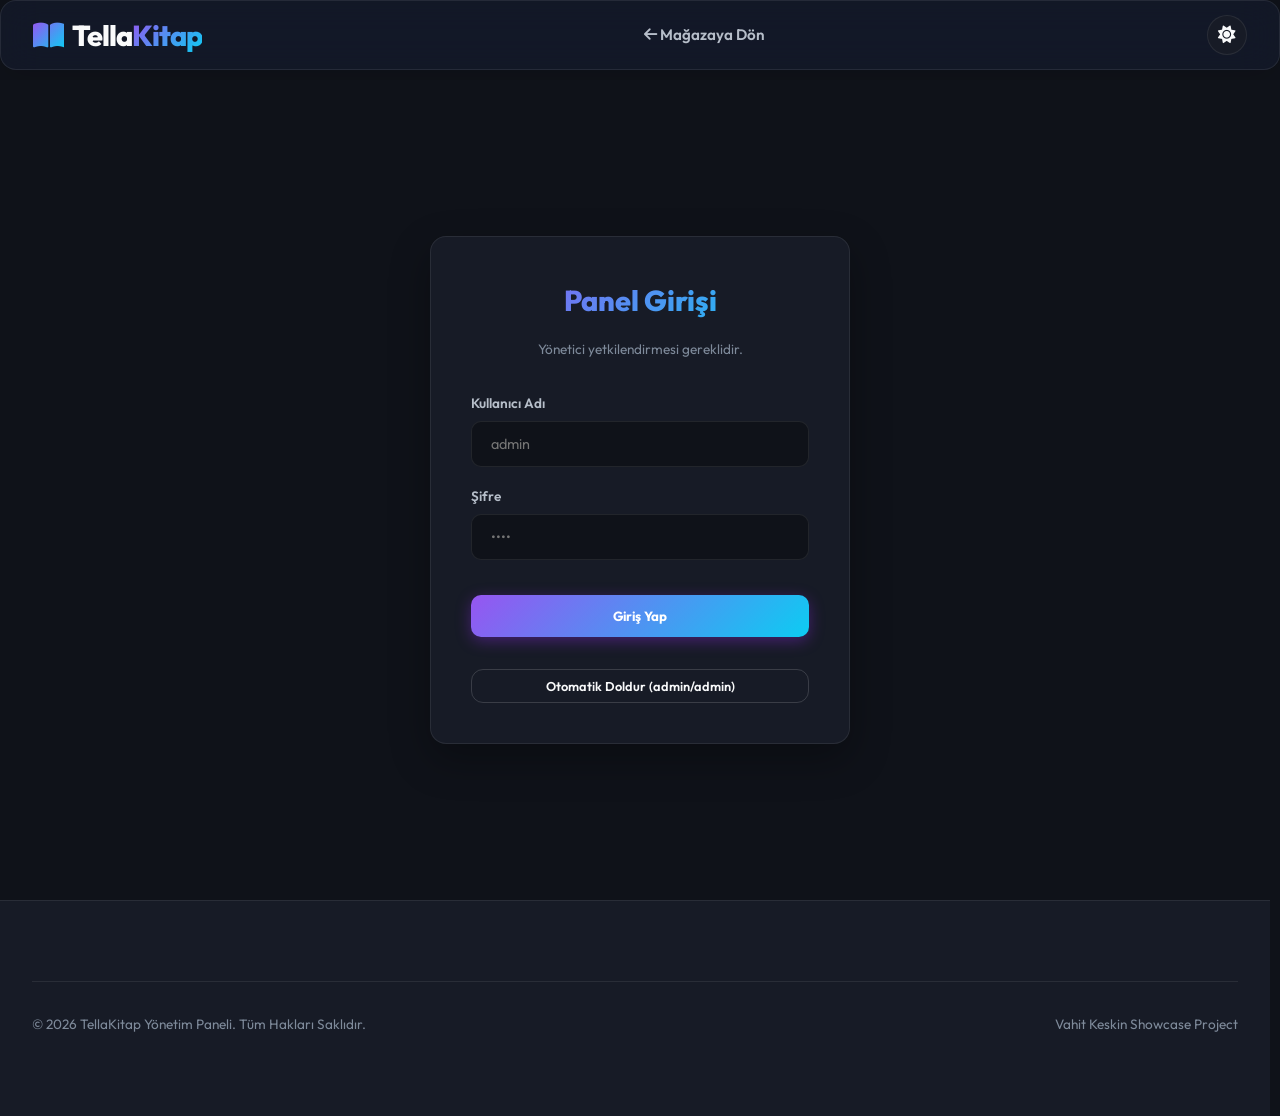
==== commit fd839835: "feat: add children's books category with unique AI-generated covers and updated titles" ====
--- a/admin.html
+++ b/admin.html
@@ -44,7 +44,7 @@
     
     <!-- Login Gate (Displayed if not logged in) -->
     <div id="admin-login-gate" class="login-page-wrapper">
-      <div class="login-card glass-panel" style="width: 420px; padding: 2.5rem;">
+      <div class="login-card glass-panel">
         <h2 class="gradient-text" style="font-weight:800; font-size:1.8rem; text-align:center; margin-bottom: 0.5rem;">Panel Girişi</h2>
         <p style="color:var(--text-muted); font-size:0.85rem; text-align:center; margin-bottom: 1.5rem;">Yönetici yetkilendirmesi gereklidir.</p>
         
--- a/style.css
+++ b/style.css
@@ -395,7 +395,7 @@
 
 /* --- ANA SAYFA (HOME VIEW) --- */
 .home-layout {
-  margin-top: calc(var(--header-height) + 2rem);
+  margin-top: calc(var(--header-height) + 0.75rem);
   margin-bottom: 4rem;
   display: flex;
   flex-direction: column;
@@ -640,7 +640,7 @@
 
 /* --- MAĞAZA (SHOP VIEW) --- */
 .shop-layout {
-  margin-top: calc(var(--header-height) + 2rem);
+  margin-top: calc(var(--header-height) + 0.75rem);
   display: grid;
   grid-template-columns: 280px 1fr;
   gap: 2.5rem;
@@ -1023,7 +1023,7 @@
 
 /* --- HAKKIMIZDA (ABOUT VIEW) --- */
 .about-layout {
-  margin-top: calc(var(--header-height) + 2rem);
+  margin-top: calc(var(--header-height) + 0.75rem);
   margin-bottom: 4rem;
   display: flex;
   flex-direction: column;
@@ -1138,7 +1138,7 @@
 
 /* --- İLETİŞİM (CONTACT VIEW) --- */
 .contact-layout {
-  margin-top: calc(var(--header-height) + 2rem);
+  margin-top: calc(var(--header-height) + 0.75rem);
   margin-bottom: 4rem;
   display: grid;
   grid-template-columns: 1.2fr 1fr;
@@ -1282,7 +1282,7 @@
    --- DEDICATED DETAIL.HTML PAGE STYLES ---
    ========================================== */
 .detail-layout {
-  margin-top: calc(var(--header-height) + 2rem);
+  margin-top: calc(var(--header-height) + 0.75rem);
   margin-bottom: 6rem;
   display: grid;
   grid-template-columns: 1.1fr 1.8fr;
@@ -2599,6 +2599,10 @@
 }
 
 /* --- MOBILE RESPONSIVENESS --- */
+.mobile-only-btn {
+  display: none !important;
+}
+
 @media (max-width: 1024px) {
   .hero-card {
     grid-template-columns: 1fr;
@@ -2638,21 +2642,42 @@
   .admin-sidebar {
     border-right: none;
     border-bottom: 1px solid var(--border-color);
+    padding: 1rem;
+    flex-direction: row;
+    overflow-x: auto;
+    white-space: nowrap;
+    gap: 0.8rem;
+  }
+  .admin-sidebar div {
+    display: none !important; /* Hide profile info block on mobile to save vertical space */
+  }
+  .admin-side-link {
+    flex: 0 0 auto;
+    padding: 0.6rem 1rem;
+    font-size: 0.85rem;
   }
 }
 
 @media (max-width: 768px) {
   :root {
     --header-height: 70px;
+  }
+  body {
+    padding-bottom: 60px; /* Spacing for bottom nav bar */
   }
   .container {
     padding: 0 1.2rem;
   }
   .main-nav {
-    display: none;
+    display: none !important;
   }
   .search-wrapper {
-    display: none;
+    display: none !important;
+  }
+  .mobile-only-btn {
+    display: flex !important;
+    align-items: center;
+    justify-content: center;
   }
   .hero-content h1 {
     font-size: 2.5rem;
@@ -2671,4 +2696,538 @@
   .dialog-title {
     font-size: 1.5rem;
   }
-}
+  .detail-cover-wrapper {
+    max-width: 280px;
+    margin: 0 auto 1.5rem auto;
+  }
+  .sticky-buy-bar {
+    bottom: 60px !important; /* Sit exactly on top of bottom nav */
+  }
+  .mobile-bottom-nav {
+    display: flex !important;
+  }
+}
+
+/* --- MOBILE BOTTOM NAVIGATION --- */
+.mobile-bottom-nav {
+  position: fixed;
+  bottom: 0;
+  left: 0;
+  right: 0;
+  height: 60px;
+  background: var(--bg-surface-solid);
+  border-top: 1px solid var(--border-color);
+  display: none;
+  justify-content: space-around;
+  align-items: center;
+  z-index: 150;
+  box-shadow: 0 -4px 20px rgba(0, 0, 0, 0.25);
+}
+
+.mobile-bottom-nav-item {
+  display: flex;
+  flex-direction: column;
+  align-items: center;
+  justify-content: center;
+  color: var(--text-muted);
+  font-size: 0.65rem;
+  font-weight: 700;
+  gap: 3px;
+  flex: 1;
+  height: 100%;
+  cursor: pointer;
+  position: relative;
+  transition: color 0.2s ease, transform 0.2s ease;
+}
+
+.mobile-bottom-nav-item i {
+  font-size: 1.2rem;
+}
+
+.mobile-bottom-nav-item:active {
+  transform: scale(0.92);
+}
+
+.mobile-bottom-nav-item.active {
+  color: var(--accent-secondary);
+}
+
+.mobile-bottom-nav-item .nav-badge {
+  position: absolute;
+  top: 5px;
+  right: 22%;
+  background: var(--accent-color);
+  color: #ffffff;
+  font-size: 0.62rem;
+  font-weight: 800;
+  padding: 1px 4px;
+  border-radius: 10px;
+  min-width: 14px;
+  text-align: center;
+  border: 1.5px solid var(--bg-surface-solid);
+  box-shadow: 0 2px 5px rgba(0, 0, 0, 0.2);
+}
+
+/* --- MOBILE SEARCH OVERLAY --- */
+.mobile-search-overlay {
+  position: fixed;
+  top: 70px; /* Matches mobile header height */
+  left: 0;
+  width: 100vw;
+  height: 56px;
+  background: var(--bg-surface-solid);
+  border-bottom: 1px solid var(--border-color);
+  display: none;
+  align-items: center;
+  z-index: 90;
+  padding: 0 1.2rem;
+  box-shadow: 0 4px 10px rgba(0, 0, 0, 0.15);
+  animation: slideDownOverlay 0.3s cubic-bezier(0.16, 1, 0.3, 1) forwards;
+}
+
+@keyframes slideDownOverlay {
+  from { transform: translateY(-20px); opacity: 0; }
+  to { transform: translateY(0); opacity: 1; }
+}
+
+.mobile-search-overlay.open {
+  display: flex;
+}
+
+.mobile-search-overlay .container {
+  position: relative;
+  width: 100%;
+  padding: 0;
+  display: flex;
+  align-items: center;
+}
+
+.mobile-search-overlay .search-bar {
+  width: 100%;
+  padding: 0.55rem 1rem 0.55rem 2.4rem;
+  background: var(--bg-app);
+  border: 1px solid var(--border-color);
+  border-radius: 10px;
+  height: 38px;
+  color: var(--text-primary);
+  font-size: 0.85rem;
+  transition: border-color 0.2s ease;
+}
+
+.mobile-search-overlay .search-bar:focus {
+  border-color: var(--accent-color);
+}
+
+.mobile-search-overlay .search-icon {
+  position: absolute;
+  left: 0.9rem;
+  top: 50%;
+  transform: translateY(-50%);
+  color: var(--text-muted);
+  font-size: 0.85rem;
+}
+
+.mobile-search-overlay .search-suggestions {
+  position: absolute;
+  top: 42px;
+  left: 0;
+  width: 100%;
+  background: var(--bg-surface-solid);
+  border: 1px solid var(--border-color);
+  border-radius: 10px;
+  margin-top: 0.3rem;
+  z-index: 120;
+  max-height: 240px;
+  overflow-y: auto;
+  box-shadow: var(--card-shadow);
+  display: none;
+}
+
+/* --- LOGIN CARD RESPONSIVE STYLING --- */
+.login-card {
+  width: 100%;
+  max-width: 420px;
+  padding: 2.5rem;
+  border-radius: 16px;
+  background: var(--bg-surface-solid);
+  border: 1px solid var(--border-color);
+  box-shadow: 0 15px 40px rgba(0, 0, 0, 0.3);
+  display: flex;
+  flex-direction: column;
+  gap: 0.5rem;
+  transition: transform 0.3s ease, box-shadow 0.3s ease;
+  margin: 1.5rem;
+}
+
+.login-card:hover {
+  transform: translateY(-2px);
+  box-shadow: 0 20px 50px rgba(0, 0, 0, 0.4);
+}
+
+@media (max-width: 500px) {
+  .login-card {
+    padding: 1.8rem 1.2rem;
+    margin: 1rem;
+  }
+}
+
+/* --- HOME PAGE ADDITIONS --- */
+.testimonials-section, .blog-section, .benefits-section {
+  margin-top: 4rem;
+}
+
+.testimonials-grid, .blog-grid, .benefits-grid {
+  display: grid;
+  grid-template-columns: repeat(auto-fit, minmax(300px, 1fr));
+  gap: 1.8rem;
+  margin-top: 1.5rem;
+}
+
+.testimonial-card {
+  padding: 2rem;
+  border-radius: 16px;
+  display: flex;
+  flex-direction: column;
+  gap: 1rem;
+  transition: transform 0.3s ease;
+  position: relative;
+  background: var(--bg-surface-solid);
+  border: 1px solid var(--border-color);
+}
+
+.testimonial-card:hover {
+  transform: translateY(-5px);
+}
+
+.testimonial-stars {
+  color: var(--accent-secondary);
+  font-size: 0.9rem;
+}
+
+.testimonial-author {
+  display: flex;
+  align-items: center;
+  gap: 1rem;
+  margin-top: auto;
+}
+
+.testimonial-avatar {
+  width: 44px;
+  height: 44px;
+  border-radius: 50%;
+  background: var(--accent-gradient);
+  display: flex;
+  align-items: center;
+  justify-content: center;
+  color: #fff;
+  font-weight: 700;
+  font-size: 0.95rem;
+  border: 2px solid var(--border-color);
+}
+
+.testimonial-info h4 {
+  font-size: 0.9rem;
+  font-weight: 700;
+  color: var(--text-primary);
+}
+
+.testimonial-info span {
+  font-size: 0.75rem;
+  color: var(--text-muted);
+}
+
+.blog-card {
+  border-radius: 16px;
+  overflow: hidden;
+  display: flex;
+  flex-direction: column;
+  transition: transform 0.3s ease;
+  background: var(--bg-surface-solid);
+  border: 1px solid var(--border-color);
+}
+
+.blog-card:hover {
+  transform: translateY(-5px);
+}
+
+.blog-image {
+  height: 180px;
+  background-size: cover;
+  background-position: center;
+  position: relative;
+}
+
+.blog-image::before {
+  content: '';
+  position: absolute;
+  inset: 0;
+  background: linear-gradient(to bottom, transparent, rgba(0,0,0,0.6));
+}
+
+.blog-badge {
+  position: absolute;
+  top: 1rem;
+  left: 1rem;
+  background: var(--accent-gradient);
+  color: #fff;
+  padding: 0.3rem 0.7rem;
+  border-radius: 6px;
+  font-size: 0.7rem;
+  font-weight: 700;
+}
+
+.blog-content {
+  padding: 1.8rem;
+  display: flex;
+  flex-direction: column;
+  gap: 0.8rem;
+  flex: 1;
+}
+
+.blog-content h3 {
+  font-size: 1.2rem;
+  font-weight: 800;
+  line-height: 1.4;
+  color: var(--text-primary);
+}
+
+.blog-content p {
+  font-size: 0.88rem;
+  color: var(--text-secondary);
+  line-height: 1.6;
+}
+
+.blog-footer {
+  display: flex;
+  justify-content: space-between;
+  align-items: center;
+  margin-top: auto;
+  font-size: 0.75rem;
+  color: var(--text-muted);
+  font-weight: 600;
+}
+
+.benefits-grid {
+  grid-template-columns: repeat(auto-fit, minmax(220px, 1fr));
+}
+
+.benefit-card {
+  padding: 1.8rem;
+  border-radius: 14px;
+  text-align: center;
+  display: flex;
+  flex-direction: column;
+  align-items: center;
+  gap: 0.8rem;
+  transition: transform 0.3s ease;
+  background: var(--bg-surface-solid);
+  border: 1px solid var(--border-color);
+}
+
+.benefit-card:hover {
+  transform: translateY(-3px);
+}
+
+.benefit-icon {
+  width: 50px;
+  height: 50px;
+  border-radius: 12px;
+  background: rgba(187, 134, 252, 0.1);
+  display: flex;
+  align-items: center;
+  justify-content: center;
+  font-size: 1.4rem;
+  color: var(--accent-secondary);
+  margin-bottom: 0.5rem;
+}
+
+.benefit-card h3 {
+  font-size: 1rem;
+  font-weight: 700;
+  color: var(--text-primary);
+}
+
+.benefit-card p {
+  font-size: 0.82rem;
+  color: var(--text-muted);
+  line-height: 1.5;
+}
+
+/* --- ABOUT PAGE TEAM SECTION --- */
+.team-section {
+  margin-top: 4rem;
+}
+
+.team-grid {
+  display: grid;
+  grid-template-columns: repeat(auto-fit, minmax(220px, 1fr));
+  gap: 1.8rem;
+  margin-top: 1.5rem;
+}
+
+.team-card {
+  padding: 2rem;
+  border-radius: 16px;
+  text-align: center;
+  display: flex;
+  flex-direction: column;
+  align-items: center;
+  gap: 0.8rem;
+  transition: transform 0.3s ease;
+  background: var(--bg-surface-solid);
+  border: 1px solid var(--border-color);
+}
+
+.team-card:hover {
+  transform: translateY(-5px);
+}
+
+.team-avatar {
+  width: 90px;
+  height: 90px;
+  border-radius: 50%;
+  background: var(--accent-gradient);
+  display: flex;
+  align-items: center;
+  justify-content: center;
+  color: #fff;
+  font-size: 2.2rem;
+  font-weight: 800;
+  margin-bottom: 0.5rem;
+  border: 3px solid var(--border-color);
+  box-shadow: 0 8px 20px rgba(0,0,0,0.25);
+}
+
+.team-card h4 {
+  font-size: 1.1rem;
+  font-weight: 800;
+  color: var(--text-primary);
+}
+
+.team-card span {
+  font-size: 0.8rem;
+  color: var(--accent-secondary);
+  font-weight: 600;
+}
+
+.team-card p {
+  font-size: 0.82rem;
+  color: var(--text-muted);
+  line-height: 1.5;
+}
+
+/* --- CONTACT PAGE FAQ SECTION --- */
+.faq-section {
+  margin-top: 2rem;
+  display: flex;
+  flex-direction: column;
+  gap: 1rem;
+}
+
+.faq-item {
+  border-radius: 12px;
+  border: 1px solid var(--border-color);
+  overflow: hidden;
+  transition: border-color 0.3s ease;
+  background: var(--bg-surface-solid);
+}
+
+.faq-item:hover {
+  border-color: var(--accent-secondary);
+}
+
+.faq-question {
+  width: 100%;
+  padding: 1.2rem;
+  display: flex;
+  justify-content: space-between;
+  align-items: center;
+  background: transparent;
+  border: none;
+  text-align: left;
+  font-size: 0.92rem;
+  font-weight: 700;
+  color: var(--text-primary);
+  cursor: pointer;
+}
+
+.faq-question i {
+  transition: transform 0.3s ease;
+  color: var(--accent-secondary);
+}
+
+.faq-item.active .faq-question i {
+  transform: rotate(180deg);
+}
+
+.faq-answer {
+  max-height: 0;
+  overflow: hidden;
+  transition: max-height 0.3s cubic-bezier(0.16, 1, 0.3, 1), padding 0.3s ease;
+  padding: 0 1.2rem;
+  font-size: 0.85rem;
+  color: var(--text-secondary);
+  line-height: 1.6;
+}
+
+.faq-item.active .faq-answer {
+  max-height: 200px;
+  padding-bottom: 1.2rem;
+}
+
+/* --- SHOP PAGE CAMPAIGN BANNER --- */
+.shop-campaign-banner {
+  grid-column: 1 / -1;
+  padding: 1.5rem 2rem;
+  border-radius: 16px;
+  margin-bottom: 2rem;
+  position: relative;
+  overflow: hidden;
+  display: flex;
+  align-items: center;
+  justify-content: space-between;
+  gap: 1.5rem;
+  flex-wrap: wrap;
+  background: var(--bg-surface-solid);
+  border: 1px solid var(--border-color);
+  box-shadow: var(--card-shadow);
+}
+
+.shop-campaign-banner::before {
+  content: '';
+  position: absolute;
+  inset: 0;
+  background: var(--accent-gradient);
+  opacity: 0.05;
+  z-index: 0;
+}
+
+.shop-campaign-text {
+  position: relative;
+  z-index: 1;
+}
+
+.shop-campaign-text h4 {
+  font-size: 1.1rem;
+  font-weight: 800;
+  color: var(--text-primary);
+}
+
+.shop-campaign-text p {
+  font-size: 0.85rem;
+  color: var(--text-secondary);
+  margin-top: 0.2rem;
+}
+
+.shop-campaign-coupon {
+  position: relative;
+  z-index: 1;
+  background: var(--bg-app);
+  border: 1px dashed var(--accent-secondary);
+  padding: 0.4rem 1rem;
+  border-radius: 8px;
+  font-weight: 800;
+  font-size: 0.9rem;
+  color: var(--accent-secondary);
+  letter-spacing: 1px;
+}
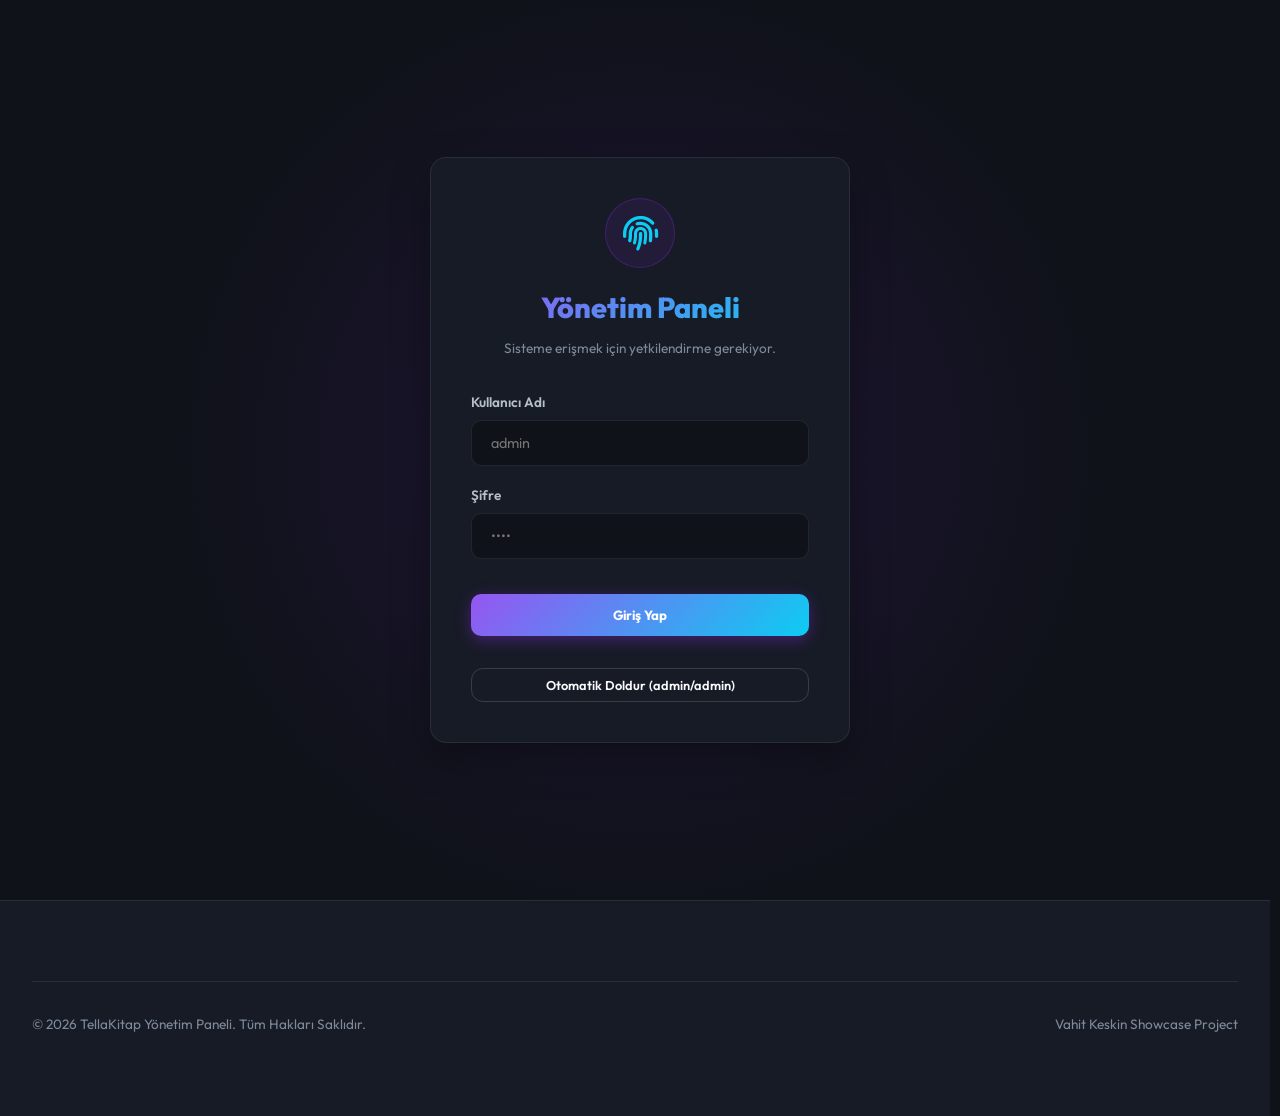
==== commit 5c1d5088: "feat(admin): enhance admin panel UI/UX with modern login, timeline, and badges" ====
--- a/admin.html
+++ b/admin.html
@@ -45,8 +45,14 @@
     <!-- Login Gate (Displayed if not logged in) -->
     <div id="admin-login-gate" class="login-page-wrapper">
       <div class="login-card glass-panel">
-        <h2 class="gradient-text" style="font-weight:800; font-size:1.8rem; text-align:center; margin-bottom: 0.5rem;">Panel Girişi</h2>
-        <p style="color:var(--text-muted); font-size:0.85rem; text-align:center; margin-bottom: 1.5rem;">Yönetici yetkilendirmesi gereklidir.</p>
+        
+        <div style="text-align: center; margin-bottom: 1.5rem;">
+          <div style="width: 70px; height: 70px; background: rgba(138,43,226,0.1); border-radius: 50%; display: flex; align-items: center; justify-content: center; margin: 0 auto 1rem auto; border: 1px solid rgba(138,43,226,0.3);">
+            <i class="fas fa-fingerprint" style="font-size: 2.2rem; color: var(--accent-secondary);"></i>
+          </div>
+          <h2 class="gradient-text" style="font-weight:800; font-size:1.8rem; margin-bottom: 0.5rem;">Yönetim Paneli</h2>
+          <p style="color:var(--text-muted); font-size:0.85rem;">Sisteme erişmek için yetkilendirme gerekiyor.</p>
+        </div>
         
         <form id="admin-login-form" class="contact-form">
           <div class="form-group">
@@ -97,28 +103,28 @@
           <div class="stat-card glass-panel">
             <div class="stat-card-left">
               <span>Toplam Satış</span>
-              <span id="stat-total-sales">₺0.00</span>
+              <span id="stat-total-sales">₺0.00</span><span class="trend-badge trend-up" style="margin-top:0.4rem; font-size:0.75rem;"><i class="fas fa-arrow-up"></i> %18</span>
             </div>
             <div class="stat-card-icon"><i class="fas fa-coins"></i></div>
           </div>
           <div class="stat-card glass-panel">
             <div class="stat-card-left">
               <span>Sipariş Sayısı</span>
-              <span id="stat-total-orders">0</span>
+              <span id="stat-total-orders">0</span><span class="trend-badge trend-up" style="margin-top:0.4rem; font-size:0.75rem;"><i class="fas fa-arrow-up"></i> %5</span>
             </div>
             <div class="stat-card-icon"><i class="fas fa-truck-loading"></i></div>
           </div>
           <div class="stat-card glass-panel">
             <div class="stat-card-left">
               <span>Katalog Kitapları</span>
-              <span id="stat-total-books">0</span>
+              <span id="stat-total-books">0</span><span class="trend-badge trend-up" style="margin-top:0.4rem; font-size:0.75rem;"><i class="fas fa-arrow-up"></i> 1 Yeni</span>
             </div>
             <div class="stat-card-icon"><i class="fas fa-book"></i></div>
           </div>
           <div class="stat-card glass-panel">
             <div class="stat-card-left">
               <span>Bekleyen Sipariş</span>
-              <span id="stat-pending-orders">0</span>
+              <span id="stat-pending-orders">0</span><span class="trend-badge trend-down" style="margin-top:0.4rem; font-size:0.75rem;"><i class="fas fa-arrow-down"></i> %2 Azaldı</span>
             </div>
             <div class="stat-card-icon"><i class="fas fa-clock"></i></div>
           </div>
@@ -166,12 +172,11 @@
               <thead>
                 <tr>
                   <th>Sipariş No</th>
-                  <th>Müşteri</th>
+                  <th>Müşteri Bilgisi</th>
                   <th>Tutar</th>
-                  <th>Tarih</th>
-                  <th>Adres</th>
+                  <th>Tarih / Saat</th>
                   <th>Durum</th>
-                  <th>Durumu Güncelle</th>
+                  <th>İşlemler</th>
                 </tr>
               </thead>
               <tbody id="admin-orders-tbody">
--- a/style.css
+++ b/style.css
@@ -1499,13 +1499,24 @@
   display: flex;
   align-items: center;
   justify-content: center;
-  min-height: calc(100vh - var(--header-height));
+  min-height: 100vh;
   width: 100vw;
   position: fixed;
-  top: var(--header-height);
+  top: 0;
   left: 0;
   background: var(--bg-app);
-  z-index: 150;
+  z-index: 9999;
+}
+
+.login-page-wrapper::before {
+  content: "";
+  position: absolute;
+  top: 0;
+  left: 0;
+  width: 100%;
+  height: 100%;
+  background: radial-gradient(circle at 50% 50%, rgba(138, 43, 226, 0.15) 0%, transparent 60%);
+  z-index: -1;
 }
 
 
@@ -2279,6 +2290,13 @@
   display: flex;
   justify-content: space-between;
   align-items: center;
+  transition: transform 0.3s ease, box-shadow 0.3s ease;
+  position: relative;
+}
+
+.stat-card:hover {
+  transform: translateY(-5px);
+  box-shadow: 0 15px 30px rgba(0, 0, 0, 0.15);
 }
 
 .stat-card-left span {
@@ -3231,3 +3249,90 @@
   color: var(--accent-secondary);
   letter-spacing: 1px;
 }
+
+/* --- ADMIN UI ENHANCEMENTS --- */
+.status-badge {
+  display: inline-flex;
+  align-items: center;
+  gap: 0.4rem;
+  padding: 0.35rem 0.75rem;
+  border-radius: 20px;
+  font-size: 0.8rem;
+  font-weight: 700;
+  text-transform: uppercase;
+  letter-spacing: 0.5px;
+}
+.badge-pending { background: rgba(255, 193, 7, 0.15); color: #ffca28; border: 1px solid rgba(255, 193, 7, 0.3); }
+.badge-shipped { background: rgba(33, 150, 243, 0.15); color: #42a5f5; border: 1px solid rgba(33, 150, 243, 0.3); }
+.badge-delivered { background: rgba(76, 175, 80, 0.15); color: #66bb6a; border: 1px solid rgba(76, 175, 80, 0.3); }
+.badge-cancelled { background: rgba(244, 67, 54, 0.15); color: #ef5350; border: 1px solid rgba(244, 67, 54, 0.3); }
+[data-theme='light'] .badge-pending { color: #f57c00; }
+[data-theme='light'] .badge-shipped { color: #1976d2; }
+[data-theme='light'] .badge-delivered { color: #388e3c; }
+[data-theme='light'] .badge-cancelled { color: #d32f2f; }
+
+.trend-badge {
+  font-size: 0.75rem;
+  font-weight: 600;
+  display: inline-flex;
+  align-items: center;
+  gap: 0.2rem;
+  margin-left: 0.5rem;
+  padding: 0.1rem 0.4rem;
+  border-radius: 4px;
+}
+.trend-up { color: var(--success); background: rgba(76, 175, 80, 0.1); }
+.trend-down { color: var(--danger); background: rgba(244, 67, 54, 0.1); }
+
+.admin-table tbody tr { transition: background 0.2s ease; cursor: pointer; }
+.admin-table tbody tr:hover { background: rgba(255,255,255,0.03); }
+[data-theme='light'] .admin-table tbody tr:hover { background: rgba(0,0,0,0.03); }
+
+/* Timeline Activity Feed */
+.activity-timeline {
+  display: flex;
+  flex-direction: column;
+  gap: 1.5rem;
+  padding: 1rem 0;
+}
+.activity-item {
+  display: flex;
+  gap: 1.2rem;
+  align-items: flex-start;
+  position: relative;
+}
+.activity-item::before {
+  content: '';
+  position: absolute;
+  left: 17px;
+  top: 36px;
+  bottom: -1.5rem;
+  width: 2px;
+  background: var(--border-color);
+  z-index: 0;
+}
+.activity-item:last-child::before { display: none; }
+.activity-icon {
+  width: 36px;
+  height: 36px;
+  border-radius: 50%;
+  display: flex;
+  align-items: center;
+  justify-content: center;
+  font-size: 0.9rem;
+  color: white;
+  z-index: 1;
+}
+.bg-primary { background: var(--accent-color); }
+.bg-success { background: var(--success); }
+.bg-warning { background: #ff9800; }
+.activity-content {
+  flex: 1;
+  background: rgba(255,255,255,0.015);
+  border: 1px solid var(--border-color);
+  padding: 1rem 1.2rem;
+  border-radius: 12px;
+}
+[data-theme='light'] .activity-content { background: rgba(0,0,0,0.015); }
+.activity-content p { font-size: 0.95rem; margin-bottom: 0.3rem; }
+.activity-content small { font-size: 0.75rem; color: var(--text-muted); font-weight: 600; }
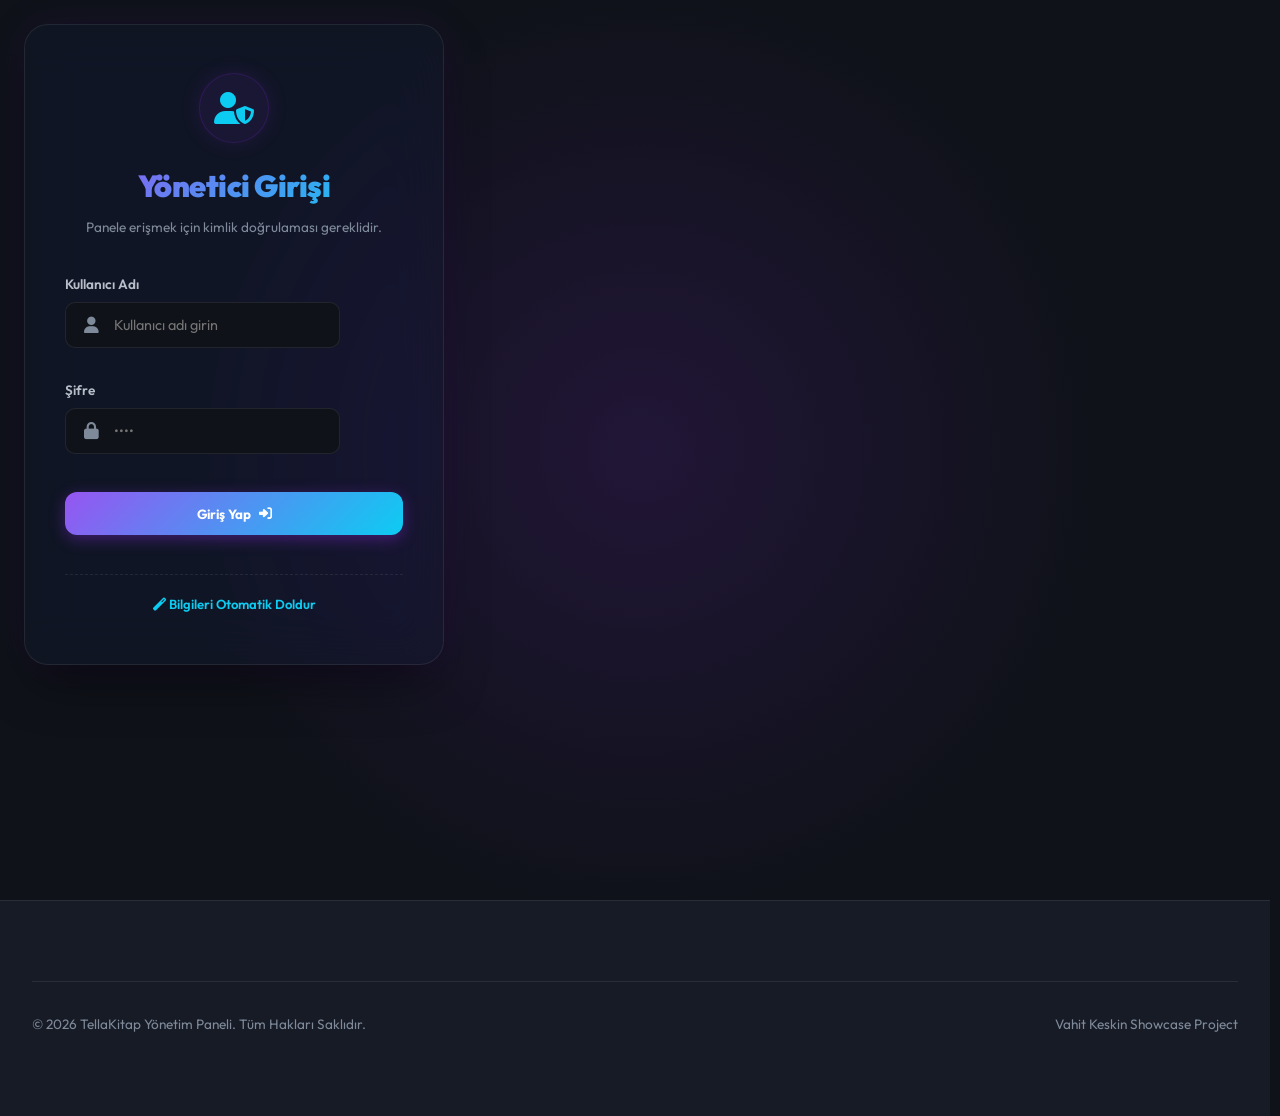
==== commit 4c2f4583: "style: center and polish admin login card, optimize page header margins and homepage bottom gaps" ====
--- a/admin.html
+++ b/admin.html
@@ -17,6 +17,45 @@
 </head>
 <body>
 
+  <!-- Login Gate (Displayed if not logged in) -->
+  <div id="admin-login-gate" class="login-page-wrapper">
+    <div class="login-card glass-panel">
+      
+      <div style="text-align: center; margin-bottom: 1rem;">
+        <div style="width: 70px; height: 70px; background: rgba(138,43,226,0.08); border-radius: 50%; display: flex; align-items: center; justify-content: center; margin: 0 auto 1.2rem auto; border: 1px solid rgba(138,43,226,0.2); box-shadow: 0 0 20px rgba(138,43,226,0.15);">
+          <i class="fas fa-user-shield" style="font-size: 2rem; color: var(--accent-secondary);"></i>
+        </div>
+        <h2 class="gradient-text" style="font-weight:900; font-size:1.9rem; margin-bottom: 0.4rem; letter-spacing: -0.5px;">Yönetici Girişi</h2>
+        <p style="color:var(--text-muted); font-size:0.85rem;">Panele erişmek için kimlik doğrulaması gereklidir.</p>
+      </div>
+      
+      <form id="admin-login-form" class="contact-form">
+        <div class="form-group">
+          <label for="admin-username">Kullanıcı Adı</label>
+          <div class="input-with-icon">
+            <i class="fas fa-user field-icon"></i>
+            <input type="text" id="admin-username" class="form-control" placeholder="Kullanıcı adı girin" required autocomplete="off">
+          </div>
+        </div>
+        <div class="form-group" style="margin-top: 0.8rem;">
+          <label for="admin-password">Şifre</label>
+          <div class="input-with-icon">
+            <i class="fas fa-lock field-icon"></i>
+            <input type="password" id="admin-password" class="form-control" placeholder="••••" required autocomplete="off">
+          </div>
+        </div>
+        <button type="submit" class="gradient-btn" style="width:100%; margin-top:1.2rem; border-radius:12px; font-weight:700; padding: 0.85rem; display: flex; align-items: center; justify-content: center; gap: 8px;">
+          Giriş Yap <i class="fas fa-sign-in-alt"></i>
+        </button>
+        <div style="text-align: center; margin-top: 1.2rem; border-top: 1px dashed var(--border-color); padding-top: 1rem;">
+          <span onclick="autoFillAdminCredentials()" style="font-size: 0.82rem; color: var(--accent-secondary); cursor: pointer; font-weight: 600; transition: var(--transition-fast);" onmouseover="this.style.opacity=0.8" onmouseout="this.style.opacity=1">
+            <i class="fas fa-magic"></i> Bilgileri Otomatik Doldur
+          </span>
+        </div>
+      </form>
+    </div>
+  </div>
+
   <!-- --- HEADER NAVIGATION --- -->
   <header class="glass-panel scrolled">
     <div class="container">
@@ -42,33 +81,6 @@
   <!-- ================= MAIN ADMIN LAYOUT ================= -->
   <main class="admin-sidebar-layout">
     
-    <!-- Login Gate (Displayed if not logged in) -->
-    <div id="admin-login-gate" class="login-page-wrapper">
-      <div class="login-card glass-panel">
-        
-        <div style="text-align: center; margin-bottom: 1.5rem;">
-          <div style="width: 70px; height: 70px; background: rgba(138,43,226,0.1); border-radius: 50%; display: flex; align-items: center; justify-content: center; margin: 0 auto 1rem auto; border: 1px solid rgba(138,43,226,0.3);">
-            <i class="fas fa-fingerprint" style="font-size: 2.2rem; color: var(--accent-secondary);"></i>
-          </div>
-          <h2 class="gradient-text" style="font-weight:800; font-size:1.8rem; margin-bottom: 0.5rem;">Yönetim Paneli</h2>
-          <p style="color:var(--text-muted); font-size:0.85rem;">Sisteme erişmek için yetkilendirme gerekiyor.</p>
-        </div>
-        
-        <form id="admin-login-form" class="contact-form">
-          <div class="form-group">
-            <label for="admin-username">Kullanıcı Adı</label>
-            <input type="text" id="admin-username" class="form-control" placeholder="admin" required autocomplete="off">
-          </div>
-          <div class="form-group">
-            <label for="admin-password">Şifre</label>
-            <input type="password" id="admin-password" class="form-control" placeholder="••••" required autocomplete="off">
-          </div>
-          <button type="submit" class="gradient-btn" style="width:100%; margin-top:1rem; border-radius:10px; font-weight:700;">Giriş Yap</button>
-          <button type="button" class="secondary-btn" onclick="autoFillAdminCredentials()" style="width:100%; font-size:0.8rem; padding:0.5rem; margin-top:0.8rem; justify-content:center;">Otomatik Doldur (admin/admin)</button>
-        </form>
-      </div>
-    </div>
-
     <!-- Admin Side Menu (Visible after Login) -->
     <aside class="admin-sidebar">
       <div style="padding-bottom:1.5rem; margin-bottom:1.5rem; border-bottom:1px solid var(--border-color); text-align:center;">
--- a/style.css
+++ b/style.css
@@ -171,13 +171,15 @@
 
 /* --- HEADER --- */
 header {
-  position: fixed;
+  position: sticky;
   top: 0;
   left: 0;
   width: 100%;
   height: var(--header-height);
-  z-index: 100;
-  display: flex;
+  z-index: 1000;
+  display: flex;
+  background: var(--bg-app);
+  backdrop-filter: var(--glass-blur);
   align-items: center;
   border-bottom: 1px solid var(--border-color);
   transition: var(--transition-smooth);
@@ -395,11 +397,11 @@
 
 /* --- ANA SAYFA (HOME VIEW) --- */
 .home-layout {
-  margin-top: calc(var(--header-height) + 0.75rem);
-  margin-bottom: 4rem;
-  display: flex;
-  flex-direction: column;
-  gap: 4rem;
+  margin-top: 0.5rem;
+  margin-bottom: 1rem;
+  display: flex;
+  flex-direction: column;
+  gap: 2.5rem;
 }
 
 /* Curated Campaigns / Slides */
@@ -408,7 +410,7 @@
   grid-template-columns: 1.2fr 1fr;
   align-items: center;
   gap: 3rem;
-  padding: 4rem;
+  padding: 1.5rem 3rem;
   position: relative;
   overflow: hidden;
 }
@@ -640,7 +642,7 @@
 
 /* --- MAĞAZA (SHOP VIEW) --- */
 .shop-layout {
-  margin-top: calc(var(--header-height) + 0.75rem);
+  margin-top: 0.5rem;
   display: grid;
   grid-template-columns: 280px 1fr;
   gap: 2.5rem;
@@ -1023,7 +1025,7 @@
 
 /* --- HAKKIMIZDA (ABOUT VIEW) --- */
 .about-layout {
-  margin-top: calc(var(--header-height) + 0.75rem);
+  margin-top: 0.5rem;
   margin-bottom: 4rem;
   display: flex;
   flex-direction: column;
@@ -1031,7 +1033,7 @@
 }
 
 .about-hero {
-  padding: 4rem 3rem;
+  padding: 2.5rem 3rem;
   text-align: center;
   position: relative;
   overflow: hidden;
@@ -1138,7 +1140,7 @@
 
 /* --- İLETİŞİM (CONTACT VIEW) --- */
 .contact-layout {
-  margin-top: calc(var(--header-height) + 0.75rem);
+  margin-top: 0.5rem;
   margin-bottom: 4rem;
   display: grid;
   grid-template-columns: 1.2fr 1fr;
@@ -1282,7 +1284,7 @@
    --- DEDICATED DETAIL.HTML PAGE STYLES ---
    ========================================== */
 .detail-layout {
-  margin-top: calc(var(--header-height) + 0.75rem);
+  margin-top: 0.5rem;
   margin-bottom: 6rem;
   display: grid;
   grid-template-columns: 1.1fr 1.8fr;
@@ -1453,7 +1455,7 @@
    --- DEDICATED ADMIN.HTML PAGE STYLES ---
    ========================================== */
 .admin-sidebar-layout {
-  margin-top: var(--header-height);
+  margin-top: 0;
   display: grid;
   grid-template-columns: 260px 1fr;
   min-height: calc(100vh - var(--header-height));
@@ -2456,8 +2458,8 @@
   background: rgba(255,255,255,0.02);
   border-top: 1px solid var(--border-color);
   border-bottom: 1px solid var(--border-color);
-  padding: 4rem 0;
-  margin-bottom: 4rem;
+  padding: 2.5rem 0;
+  margin-bottom: 2rem;
 }
 
 [data-theme="light"] .features-section {
@@ -2681,7 +2683,7 @@
     --header-height: 70px;
   }
   body {
-    padding-bottom: 60px; /* Spacing for bottom nav bar */
+    padding-bottom: calc(64px + env(safe-area-inset-bottom)); /* Dynamic spacing to prevent overlap with bottom navigation bar */
   }
   .container {
     padding: 0 1.2rem;
@@ -2719,7 +2721,7 @@
     margin: 0 auto 1.5rem auto;
   }
   .sticky-buy-bar {
-    bottom: 60px !important; /* Sit exactly on top of bottom nav */
+    bottom: calc(64px + env(safe-area-inset-bottom)) !important; /* Sit exactly on top of mobile bottom nav */
   }
   .mobile-bottom-nav {
     display: flex !important;
@@ -2732,14 +2734,17 @@
   bottom: 0;
   left: 0;
   right: 0;
-  height: 60px;
-  background: var(--bg-surface-solid);
+  height: calc(64px + env(safe-area-inset-bottom));
+  padding-bottom: env(safe-area-inset-bottom);
+  background: var(--bg-surface);
+  backdrop-filter: var(--glass-blur);
+  -webkit-backdrop-filter: var(--glass-blur);
   border-top: 1px solid var(--border-color);
   display: none;
   justify-content: space-around;
   align-items: center;
   z-index: 150;
-  box-shadow: 0 -4px 20px rgba(0, 0, 0, 0.25);
+  box-shadow: 0 -8px 32px rgba(0, 0, 0, 0.2);
 }
 
 .mobile-bottom-nav-item {
@@ -2748,42 +2753,78 @@
   align-items: center;
   justify-content: center;
   color: var(--text-muted);
-  font-size: 0.65rem;
-  font-weight: 700;
+  font-size: 0.7rem;
+  font-weight: 600;
   gap: 3px;
   flex: 1;
   height: 100%;
   cursor: pointer;
   position: relative;
-  transition: color 0.2s ease, transform 0.2s ease;
+  transition: var(--transition-fast);
+  padding-top: 4px;
 }
 
 .mobile-bottom-nav-item i {
-  font-size: 1.2rem;
+  font-size: 1.25rem;
+  transition: transform 0.2s cubic-bezier(0.175, 0.885, 0.32, 1.275);
+}
+
+.mobile-bottom-nav-item span {
+  transition: color 0.2s ease, font-weight 0.2s ease;
 }
 
 .mobile-bottom-nav-item:active {
-  transform: scale(0.92);
+  transform: scale(0.95);
 }
 
 .mobile-bottom-nav-item.active {
   color: var(--accent-secondary);
+  font-weight: 700;
+}
+
+.mobile-bottom-nav-item.active i {
+  transform: translateY(-2px);
+  color: var(--accent-secondary);
+}
+
+/* Active dot indicator below active item */
+.mobile-bottom-nav-item::after {
+  content: '';
+  position: absolute;
+  bottom: 6px;
+  width: 4px;
+  height: 4px;
+  border-radius: 50%;
+  background: var(--accent-secondary);
+  opacity: 0;
+  transform: scale(0);
+  transition: opacity 0.25s ease, transform 0.25s ease;
+  box-shadow: 0 0 8px var(--accent-secondary);
+}
+
+.mobile-bottom-nav-item.active::after {
+  opacity: 1;
+  transform: scale(1);
 }
 
 .mobile-bottom-nav-item .nav-badge {
   position: absolute;
-  top: 5px;
-  right: 22%;
+  top: 6px;
+  right: 25%;
   background: var(--accent-color);
   color: #ffffff;
-  font-size: 0.62rem;
+  font-size: 0.65rem;
   font-weight: 800;
-  padding: 1px 4px;
+  padding: 1px 5px;
   border-radius: 10px;
-  min-width: 14px;
+  min-width: 15px;
   text-align: center;
   border: 1.5px solid var(--bg-surface-solid);
-  box-shadow: 0 2px 5px rgba(0, 0, 0, 0.2);
+  box-shadow: 0 2px 8px rgba(0, 0, 0, 0.3);
+}
+
+[data-theme="light"] .mobile-bottom-nav-item .nav-badge {
+  border-color: #ffffff;
 }
 
 /* --- MOBILE SEARCH OVERLAY --- */
@@ -2865,33 +2906,85 @@
 .login-card {
   width: 100%;
   max-width: 420px;
-  padding: 2.5rem;
-  border-radius: 16px;
-  background: var(--bg-surface-solid);
-  border: 1px solid var(--border-color);
-  box-shadow: 0 15px 40px rgba(0, 0, 0, 0.3);
-  display: flex;
-  flex-direction: column;
-  gap: 0.5rem;
-  transition: transform 0.3s ease, box-shadow 0.3s ease;
+  padding: 3rem 2.5rem;
+  border-radius: 24px;
+  background: rgba(22, 28, 45, 0.45);
+  backdrop-filter: blur(25px) saturate(180%);
+  -webkit-backdrop-filter: blur(25px) saturate(180%);
+  border: 1px solid rgba(255, 255, 255, 0.08);
+  box-shadow: 0 25px 50px -12px rgba(0, 0, 0, 0.5), 0 0 40px rgba(138, 43, 226, 0.1);
+  display: flex;
+  flex-direction: column;
+  gap: 1.2rem;
+  transition: transform 0.4s cubic-bezier(0.16, 1, 0.3, 1), box-shadow 0.4s ease, border-color 0.4s ease;
   margin: 1.5rem;
+  animation: loginCardFadeIn 0.6s cubic-bezier(0.16, 1, 0.3, 1) forwards;
+}
+
+[data-theme="light"] .login-card {
+  background: rgba(255, 255, 255, 0.5);
+  border: 1px solid rgba(0, 0, 0, 0.06);
+  box-shadow: 0 25px 50px -12px rgba(0, 0, 0, 0.15), 0 0 40px rgba(138, 43, 226, 0.05);
 }
 
 .login-card:hover {
-  transform: translateY(-2px);
-  box-shadow: 0 20px 50px rgba(0, 0, 0, 0.4);
+  transform: translateY(-5px);
+  border-color: rgba(138, 43, 226, 0.3);
+  box-shadow: 0 30px 60px -15px rgba(0, 0, 0, 0.6), 0 0 50px rgba(138, 43, 226, 0.15);
+}
+
+[data-theme="light"] .login-card:hover {
+  border-color: rgba(138, 43, 226, 0.2);
+  box-shadow: 0 30px 60px -15px rgba(0, 0, 0, 0.2), 0 0 50px rgba(138, 43, 226, 0.08);
+}
+
+@keyframes loginCardFadeIn {
+  from {
+    opacity: 0;
+    transform: translateY(30px);
+  }
+  to {
+    opacity: 1;
+    transform: translateY(0);
+  }
+}
+
+/* Form Fields with Icon Styling */
+.input-with-icon {
+  position: relative;
+  width: 100%;
+}
+
+.input-with-icon .field-icon {
+  position: absolute;
+  left: 1.2rem;
+  top: 50%;
+  transform: translateY(-50%);
+  color: var(--text-muted);
+  font-size: 1.05rem;
+  pointer-events: none;
+  transition: var(--transition-fast);
+  z-index: 10;
+}
+
+.input-with-icon .form-control {
+  padding-left: 3rem !important;
+}
+
+.input-with-icon .form-control:focus ~ .field-icon {
+  color: var(--accent-secondary);
 }
 
 @media (max-width: 500px) {
   .login-card {
-    padding: 1.8rem 1.2rem;
+    padding: 2.2rem 1.5rem;
     margin: 1rem;
   }
 }
 
 /* --- HOME PAGE ADDITIONS --- */
 .testimonials-section, .blog-section, .benefits-section {
-  margin-top: 4rem;
+  margin-top: 0;
 }
 
 .testimonials-grid, .blog-grid, .benefits-grid {
@@ -3336,3 +3429,439 @@
 [data-theme='light'] .activity-content { background: rgba(0,0,0,0.015); }
 .activity-content p { font-size: 0.95rem; margin-bottom: 0.3rem; }
 .activity-content small { font-size: 0.75rem; color: var(--text-muted); font-weight: 600; }
+
+/* ==========================================
+   --- HOMEPAGE REDESIGN (RICH E-COMMERCE STYLE) ---
+   ========================================== */
+
+/* Top Announcement Bar */
+.top-announcement-bar {
+  background: var(--bg-surface-solid);
+  border-bottom: 1px solid var(--border-color);
+  font-size: 0.78rem;
+  padding: 0.5rem 0;
+  color: var(--text-secondary);
+  font-weight: 600;
+  text-align: center;
+  z-index: 999;
+}
+.announcement-content {
+  display: flex;
+  justify-content: center;
+  align-items: center;
+  gap: 1.5rem;
+  flex-wrap: wrap;
+}
+.announcement-content .separator {
+  color: var(--border-color);
+  opacity: 0.5;
+}
+.announcement-content i {
+  margin-right: 4px;
+  color: var(--accent-color);
+}
+
+/* Dynamic Campaign Carousel */
+.campaign-carousel-wrapper {
+  position: relative;
+  width: 100%;
+  height: 380px;
+  overflow: hidden;
+  margin-bottom: 2rem;
+  border-radius: 20px;
+  display: flex;
+  align-items: center;
+}
+.carousel-track-container {
+  width: 100%;
+  height: 100%;
+}
+.carousel-track {
+  width: 100%;
+  height: 100%;
+  margin: 0;
+  padding: 0;
+  list-style: none;
+  position: relative;
+}
+.carousel-slide {
+  position: absolute;
+  top: 0;
+  left: 0;
+  width: 100%;
+  height: 100%;
+  display: flex;
+  align-items: center;
+  justify-content: space-between;
+  padding: 2.5rem 4rem;
+  opacity: 0;
+  visibility: hidden;
+  transition: opacity 0.6s ease-in-out, visibility 0.6s ease-in-out;
+  z-index: 1;
+}
+.carousel-slide.active {
+  opacity: 1;
+  visibility: visible;
+  z-index: 2;
+}
+.slide-content {
+  max-width: 55%;
+  display: flex;
+  flex-direction: column;
+  gap: 1rem;
+}
+.slide-tag {
+  align-self: flex-start;
+  background: rgba(255, 255, 255, 0.15);
+  backdrop-filter: blur(5px);
+  color: #fff;
+  font-size: 0.75rem;
+  font-weight: 700;
+  padding: 0.4rem 0.8rem;
+  border-radius: 20px;
+  letter-spacing: 0.5px;
+  border: 1px solid rgba(255, 255, 255, 0.2);
+}
+.slide-content h2 {
+  font-size: 2.2rem;
+  font-weight: 900;
+  line-height: 1.25;
+  color: #fff;
+  letter-spacing: -0.5px;
+}
+.slide-content p {
+  font-size: 0.95rem;
+  color: rgba(255, 255, 255, 0.85);
+  line-height: 1.5;
+}
+.slide-actions {
+  margin-top: 0.5rem;
+}
+.slide-img {
+  width: 32%;
+  height: 85%;
+  display: flex;
+  align-items: center;
+  justify-content: center;
+}
+.slide-img img {
+  max-height: 100%;
+  max-width: 100%;
+  object-fit: contain;
+  border-radius: 8px;
+  box-shadow: 0 15px 30px rgba(0, 0, 0, 0.35);
+  transform: rotate(3deg);
+  transition: transform 0.5s ease;
+}
+.carousel-slide.active .slide-img img {
+  transform: rotate(0deg);
+}
+
+/* Carousel controls */
+.carousel-arrow {
+  position: absolute;
+  top: 50%;
+  transform: translateY(-50%);
+  width: 44px;
+  height: 44px;
+  border-radius: 50%;
+  background: rgba(255, 255, 255, 0.12);
+  backdrop-filter: blur(8px);
+  border: 1px solid rgba(255, 255, 255, 0.2);
+  color: #fff;
+  font-size: 1.1rem;
+  cursor: pointer;
+  display: flex;
+  align-items: center;
+  justify-content: center;
+  transition: background 0.3s, transform 0.3s;
+  z-index: 10;
+}
+.carousel-arrow:hover {
+  background: rgba(255, 255, 255, 0.25);
+  transform: translateY(-50%) scale(1.05);
+}
+.carousel-arrow.prev { left: 1.5rem; }
+.carousel-arrow.next { right: 1.5rem; }
+
+.carousel-nav {
+  position: absolute;
+  bottom: 1.2rem;
+  left: 50%;
+  transform: translateX(-50%);
+  display: flex;
+  gap: 0.5rem;
+  z-index: 10;
+}
+.carousel-indicator {
+  width: 8px;
+  height: 8px;
+  border-radius: 50%;
+  background: rgba(255, 255, 255, 0.3);
+  border: none;
+  cursor: pointer;
+  padding: 0;
+  transition: background 0.3s, width 0.3s;
+}
+.carousel-indicator.active {
+  background: #fff;
+  width: 20px;
+  border-radius: 4px;
+}
+
+/* Campaign Grid (4 Promo boxes) */
+.campaign-grid {
+  display: grid;
+  grid-template-columns: repeat(4, 1fr);
+  gap: 1.2rem;
+  margin-bottom: 0;
+}
+.campaign-box {
+  padding: 1.2rem;
+  border-radius: 16px;
+  display: flex;
+  align-items: center;
+  gap: 1rem;
+  transition: transform 0.3s ease, box-shadow 0.3s ease;
+  cursor: pointer;
+  border: 1px solid var(--border-color);
+}
+.campaign-box:hover {
+  transform: translateY(-3px);
+  box-shadow: var(--shadow-md);
+}
+.camp-icon {
+  width: 48px;
+  height: 48px;
+  border-radius: 12px;
+  background: rgba(255, 255, 255, 0.05);
+  display: flex;
+  align-items: center;
+  justify-content: center;
+  font-size: 1.3rem;
+  flex-shrink: 0;
+}
+.camp-info {
+  display: flex;
+  flex-direction: column;
+  gap: 0.2rem;
+}
+.camp-info h4 {
+  font-size: 0.95rem;
+  font-weight: 800;
+  color: var(--text-primary);
+}
+.camp-info p {
+  font-size: 0.78rem;
+  color: var(--text-secondary);
+  line-height: 1.3;
+}
+.camp-link {
+  font-size: 0.78rem;
+  font-weight: 700;
+  color: var(--accent-color);
+  margin-top: 0.2rem;
+  display: inline-flex;
+  align-items: center;
+  gap: 4px;
+}
+
+/* Home Showcase Sections */
+.home-showcase-section {
+  margin-bottom: 0;
+}
+.showcase-header {
+  display: flex;
+  justify-content: space-between;
+  align-items: center;
+  margin-bottom: 1.5rem;
+  border-bottom: 1px solid var(--border-color);
+  padding-bottom: 0.8rem;
+}
+.showcase-header .home-section-title {
+  margin-bottom: 0;
+  display: flex;
+  align-items: center;
+}
+.view-all-link {
+  font-size: 0.88rem;
+  font-weight: 700;
+  color: var(--accent-color);
+  cursor: pointer;
+  transition: opacity 0.3s;
+  display: flex;
+  align-items: center;
+  gap: 4px;
+}
+.view-all-link:hover {
+  opacity: 0.8;
+}
+
+/* Publisher Showcase Section */
+.publisher-showcase-section {
+  padding: 2rem;
+  border-radius: 20px;
+  margin-bottom: 0;
+  text-align: center;
+}
+.publisher-title {
+  font-size: 1.1rem;
+  font-weight: 800;
+  color: var(--text-muted);
+  text-transform: uppercase;
+  letter-spacing: 2px;
+  margin-bottom: 1.5rem;
+}
+.publisher-logos-row {
+  display: flex;
+  justify-content: space-around;
+  align-items: center;
+  flex-wrap: wrap;
+  gap: 1.5rem;
+}
+.publisher-logo-card {
+  display: flex;
+  flex-direction: column;
+  align-items: center;
+  gap: 0.5rem;
+  color: var(--text-secondary);
+  transition: color 0.3s, transform 0.3s;
+  cursor: pointer;
+}
+.publisher-logo-card:hover {
+  color: var(--accent-color);
+  transform: translateY(-2px);
+}
+.publisher-logo-card i {
+  font-size: 1.8rem;
+  opacity: 0.8;
+}
+.publisher-logo-card span {
+  font-size: 0.82rem;
+  font-weight: 700;
+}
+
+/* Payment Badges and Footer Bottom Layout */
+.footer-bottom {
+  display: flex;
+  justify-content: space-between;
+  align-items: center;
+  flex-wrap: wrap;
+  gap: 1.5rem;
+}
+.footer-bottom-info {
+  display: flex;
+  flex-direction: column;
+  gap: 0.2rem;
+}
+.payment-badges {
+  display: flex;
+  align-items: center;
+  gap: 1rem;
+  font-size: 1.8rem;
+  color: var(--text-muted);
+}
+.payment-badges span {
+  display: flex;
+  align-items: center;
+  transition: color 0.3s;
+}
+.payment-badges span:hover {
+  color: var(--text-primary);
+}
+.payment-badges .secure-badge {
+  font-size: 0.78rem;
+  font-weight: 700;
+  border: 1px solid var(--border-color);
+  padding: 0.25rem 0.6rem;
+  border-radius: 6px;
+  gap: 4px;
+}
+
+/* Light Mode specific slide style fixes */
+[data-theme="light"] .carousel-slide {
+  color: #1e293b;
+}
+[data-theme="light"] .slide-content h2 {
+  color: #0f172a;
+}
+[data-theme="light"] .slide-content p {
+  color: #334155;
+}
+[data-theme="light"] .slide-tag {
+  background: rgba(0, 0, 0, 0.08);
+  color: #1e293b;
+  border: 1px solid rgba(0, 0, 0, 0.12);
+}
+[data-theme="light"] .carousel-arrow {
+  background: rgba(0, 0, 0, 0.08);
+  border: 1px solid rgba(0, 0, 0, 0.12);
+  color: #1e293b;
+}
+[data-theme="light"] .carousel-arrow:hover {
+  background: rgba(0, 0, 0, 0.16);
+}
+[data-theme="light"] .carousel-indicator {
+  background: rgba(0, 0, 0, 0.2);
+}
+[data-theme="light"] .carousel-indicator.active {
+  background: #0f172a;
+}
+
+/* Responsive adjustments */
+@media (max-width: 992px) {
+  .campaign-carousel-wrapper {
+    height: 320px;
+  }
+  .carousel-slide {
+    padding: 2rem 2.5rem;
+  }
+  .slide-content h2 {
+    font-size: 1.8rem;
+  }
+  .campaign-grid {
+    grid-template-columns: repeat(2, 1fr);
+  }
+}
+
+@media (max-width: 768px) {
+  .campaign-carousel-wrapper {
+    height: 280px;
+  }
+  .carousel-slide {
+    padding: 1.5rem;
+    flex-direction: column;
+    justify-content: center;
+    text-align: center;
+  }
+  .slide-content {
+    max-width: 100%;
+    align-items: center;
+    gap: 0.5rem;
+  }
+  .slide-tag {
+    align-self: center;
+  }
+  .slide-content h2 {
+    font-size: 1.5rem;
+  }
+  .slide-content p {
+    font-size: 0.85rem;
+    display: -webkit-box;
+    -webkit-line-clamp: 2;
+    -webkit-box-orient: vertical;
+    overflow: hidden;
+  }
+  .slide-img {
+    display: none;
+  }
+  .campaign-grid {
+    grid-template-columns: 1fr;
+    gap: 0.8rem;
+  }
+  .footer-bottom {
+    flex-direction: column;
+    text-align: center;
+    align-items: center;
+  }
+}
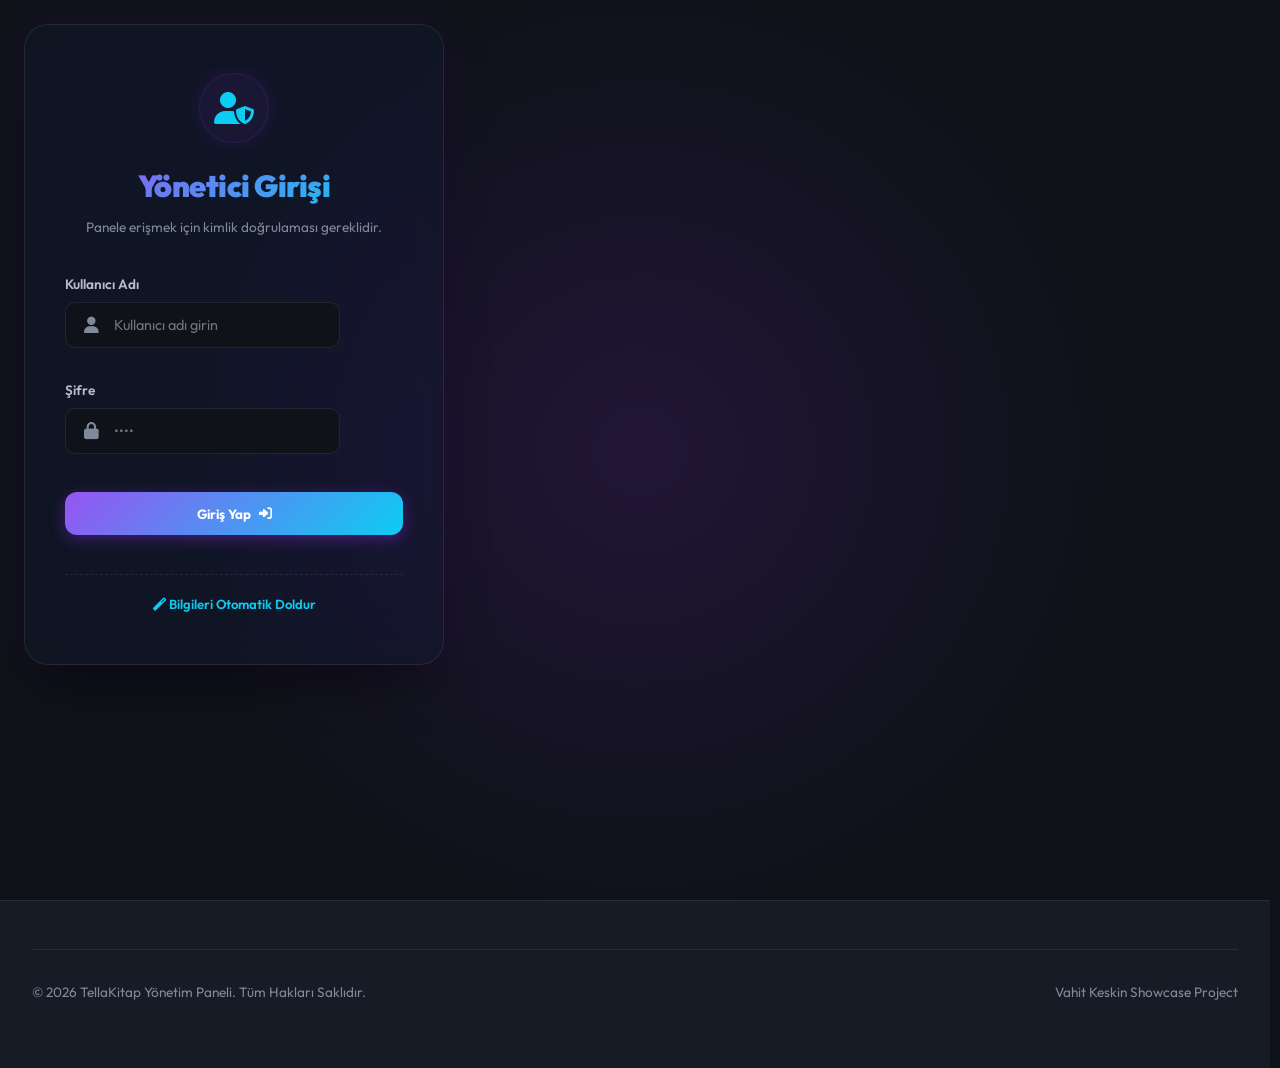
==== commit 0c424651: "style: fix mobile browser viewport overflow and bottom navigation styling" ====
--- a/admin.html
+++ b/admin.html
@@ -2,7 +2,7 @@
 <html lang="tr" data-theme="dark">
 <head>
   <meta charset="UTF-8">
-  <meta name="viewport" content="width=device-width, initial-scale=1.0">
+  <meta name="viewport" content="width=device-width, initial-scale=1.0, viewport-fit=cover">
   <title>TellaKitap | Yönetim Paneli</title>
   
   <!-- SEO Meta Tags -->
--- a/style.css
+++ b/style.css
@@ -398,7 +398,7 @@
 /* --- ANA SAYFA (HOME VIEW) --- */
 .home-layout {
   margin-top: 0.5rem;
-  margin-bottom: 1rem;
+  margin-bottom: 0;
   display: flex;
   flex-direction: column;
   gap: 2.5rem;
@@ -628,6 +628,24 @@
   color: var(--text-primary);
 }
 
+/* --- MOBILE COMPONENT CLASSES --- */
+.spotlight-actions {
+  display: flex;
+  align-items: center;
+  gap: 2rem;
+  margin-top: 2rem;
+}
+.detail-actions {
+  display: flex;
+  align-items: center;
+  gap: 1rem;
+}
+.review-form-row {
+  display: grid;
+  grid-template-columns: 2fr 1fr;
+  gap: 1rem;
+}
+
 .quote-author {
   font-size: 0.95rem;
   font-weight: 700;
@@ -641,14 +659,36 @@
 }
 
 /* --- MAĞAZA (SHOP VIEW) --- */
+.page-hero-banner {
+  padding: 2.5rem 3rem;
+  background: linear-gradient(135deg, rgba(22, 28, 45, 0.45), rgba(138, 43, 226, 0.05));
+  backdrop-filter: var(--glass-blur);
+  -webkit-backdrop-filter: var(--glass-blur);
+  border: 1px solid var(--border-color);
+  border-radius: 20px;
+  margin-bottom: 0.5rem;
+  width: 100%;
+}
+
+[data-theme="light"] .page-hero-banner {
+  background: linear-gradient(135deg, rgba(255, 255, 255, 0.5), rgba(138, 43, 226, 0.03));
+}
+
 .shop-layout {
-  margin-top: 0.5rem;
+  margin-top: 0;
+  display: flex;
+  flex-direction: column;
+  gap: 2rem;
+  margin-bottom: 1.5rem;
+}
+
+.shop-grid {
   display: grid;
   grid-template-columns: 280px 1fr;
   gap: 2.5rem;
   align-items: start;
-  margin-bottom: 5rem;
-}
+}
+
 
 /* Category Slider in Shop View */
 .category-slider {
@@ -1025,19 +1065,25 @@
 
 /* --- HAKKIMIZDA (ABOUT VIEW) --- */
 .about-layout {
-  margin-top: 0.5rem;
-  margin-bottom: 4rem;
-  display: flex;
-  flex-direction: column;
-  gap: 3rem;
+  margin-top: 0;
+  margin-bottom: 1.5rem;
+  display: flex;
+  flex-direction: column;
+  gap: 2rem;
 }
 
 .about-hero {
-  padding: 2.5rem 3rem;
-  text-align: center;
-  position: relative;
-  overflow: hidden;
-}
+  background: linear-gradient(rgba(10, 15, 30, 0.78), rgba(10, 15, 30, 0.78)), url('assets/hero_banner.png') !important;
+  background-size: cover !important;
+  background-position: center !important;
+}
+
+[data-theme="light"] .about-hero {
+  background: linear-gradient(rgba(255, 255, 255, 0.82), rgba(255, 255, 255, 0.82)), url('assets/hero_banner.png') !important;
+  background-size: cover !important;
+  background-position: center !important;
+}
+
 
 .about-hero h1 {
   font-size: 3rem;
@@ -1140,12 +1186,19 @@
 
 /* --- İLETİŞİM (CONTACT VIEW) --- */
 .contact-layout {
-  margin-top: 0.5rem;
-  margin-bottom: 4rem;
+  margin-top: 0;
+  margin-bottom: 0;
+  display: flex;
+  flex-direction: column;
+  gap: 2rem;
+}
+
+.contact-grid {
   display: grid;
   grid-template-columns: 1.2fr 1fr;
-  gap: 3rem;
-}
+  gap: 2.5rem;
+}
+
 
 .contact-card {
   padding: 3rem;
@@ -1285,10 +1338,10 @@
    ========================================== */
 .detail-layout {
   margin-top: 0.5rem;
-  margin-bottom: 6rem;
+  margin-bottom: 1.5rem;
   display: grid;
   grid-template-columns: 1.1fr 1.8fr;
-  gap: 3.5rem;
+  gap: 2.5rem;
 }
 
 .detail-left {
@@ -1439,8 +1492,8 @@
 
 .similar-section {
   border-top: 1px solid var(--border-color);
-  padding-top: 4rem;
-  margin-bottom: 5rem;
+  padding-top: 2.5rem;
+  margin-bottom: 2rem;
 }
 
 .similar-grid {
@@ -2458,8 +2511,8 @@
   background: rgba(255,255,255,0.02);
   border-top: 1px solid var(--border-color);
   border-bottom: 1px solid var(--border-color);
-  padding: 2.5rem 0;
-  margin-bottom: 2rem;
+  padding: 1.5rem 0;
+  margin-bottom: 1.5rem;
 }
 
 [data-theme="light"] .features-section {
@@ -2513,7 +2566,7 @@
 footer {
   background: var(--bg-surface-solid);
   border-top: 1px solid var(--border-color);
-  padding: 5rem 0 3rem 0;
+  padding: 3rem 0 2rem 0;
   color: var(--text-secondary);
 }
 
@@ -2521,7 +2574,7 @@
   display: grid;
   grid-template-columns: 1.5fr repeat(3, 1fr);
   gap: 3rem;
-  margin-bottom: 4rem;
+  margin-bottom: 2rem;
 }
 
 .footer-brand h3 {
@@ -2632,7 +2685,7 @@
   .hero-image-wrapper {
     height: 320px;
   }
-  .shop-layout {
+  .shop-grid {
     grid-template-columns: 1fr;
   }
   .filters-panel {
@@ -2646,7 +2699,7 @@
     grid-template-columns: 1fr;
     gap: 2rem;
   }
-  .contact-layout {
+  .contact-grid {
     grid-template-columns: 1fr;
   }
   .checkout-dialog-content {
@@ -2757,7 +2810,7 @@
   font-weight: 600;
   gap: 3px;
   flex: 1;
-  height: 100%;
+  height: 64px;
   cursor: pointer;
   position: relative;
   transition: var(--transition-fast);
@@ -3166,7 +3219,7 @@
 
 /* --- ABOUT PAGE TEAM SECTION --- */
 .team-section {
-  margin-top: 4rem;
+  margin-top: 0;
 }
 
 .team-grid {
@@ -3864,4 +3917,48 @@
     text-align: center;
     align-items: center;
   }
-}
+  #wishlist-btn, #cart-btn {
+    display: none !important;
+  }
+  .spotlight-banner {
+    padding: 1.5rem 1.2rem;
+  }
+  .spotlight-actions {
+    flex-direction: column;
+    align-items: flex-start;
+    gap: 1.2rem;
+    margin-top: 1.5rem;
+  }
+  .spotlight-actions > div {
+    display: flex;
+    flex-direction: column;
+    gap: 0.2rem;
+  }
+  .spotlight-actions .gradient-btn {
+    width: 100%;
+    justify-content: center;
+  }
+  .detail-actions {
+    flex-direction: column;
+    align-items: stretch;
+    gap: 0.8rem;
+  }
+  .detail-actions button {
+    width: 100%;
+    justify-content: center;
+  }
+  .review-form-row {
+    grid-template-columns: 1fr;
+    gap: 0.8rem;
+  }
+  body.details-page {
+    padding-bottom: calc(130px + env(safe-area-inset-bottom)) !important;
+  }
+}
+
+/* --- SMALL MOBILE RESPONSIVE EXTRA CONTROLS --- */
+@media (max-width: 500px) {
+  .testimonials-grid, .blog-grid, .benefits-grid {
+    grid-template-columns: 1fr;
+  }
+}
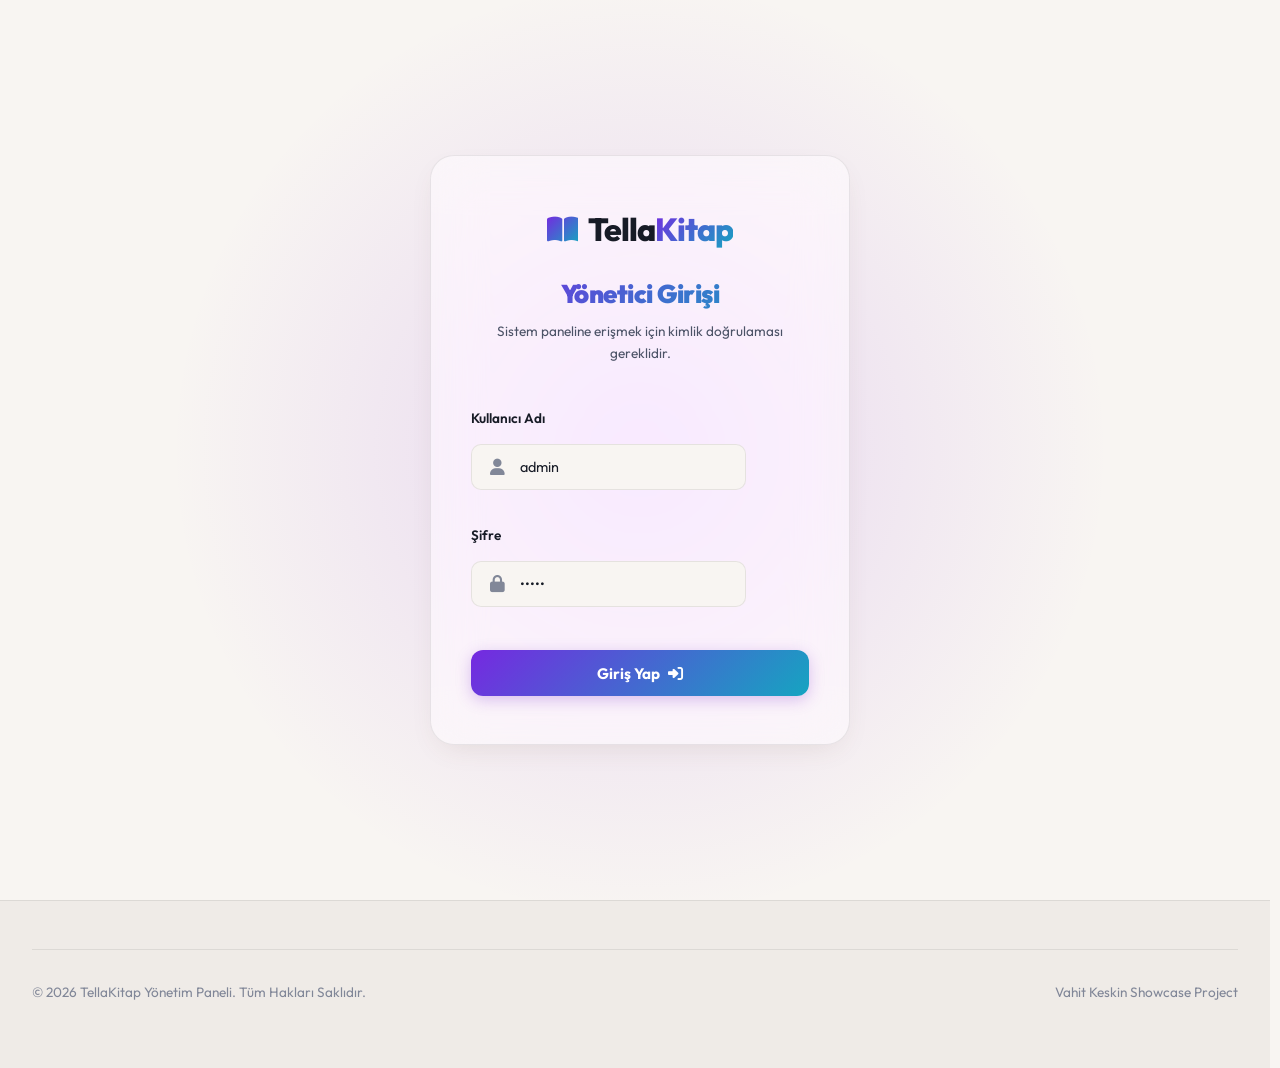
==== commit 843826b5: "style: make admin login UI more premium, pre-fill credentials, and ensure vertical centering" ====
--- a/admin.html
+++ b/admin.html
@@ -19,39 +19,35 @@
 
   <!-- Login Gate (Displayed if not logged in) -->
   <div id="admin-login-gate" class="login-page-wrapper">
-    <div class="login-card glass-panel">
-      
-      <div style="text-align: center; margin-bottom: 1rem;">
-        <div style="width: 70px; height: 70px; background: rgba(138,43,226,0.08); border-radius: 50%; display: flex; align-items: center; justify-content: center; margin: 0 auto 1.2rem auto; border: 1px solid rgba(138,43,226,0.2); box-shadow: 0 0 20px rgba(138,43,226,0.15);">
-          <i class="fas fa-user-shield" style="font-size: 2rem; color: var(--accent-secondary);"></i>
-        </div>
-        <h2 class="gradient-text" style="font-weight:900; font-size:1.9rem; margin-bottom: 0.4rem; letter-spacing: -0.5px;">Yönetici Girişi</h2>
-        <p style="color:var(--text-muted); font-size:0.85rem;">Panele erişmek için kimlik doğrulaması gereklidir.</p>
+    <div class="login-card glass-panel" style="border: 1px solid var(--border-color); box-shadow: var(--card-shadow);">
+      
+      <div style="text-align: center; margin-bottom: 1.5rem;">
+        <a href="index.html" class="logo" style="justify-content: center; margin-bottom: 1.2rem; display: flex; gap: 10px; font-size: 2rem; font-weight: 800; text-decoration: none; color: var(--text-primary); align-items: center;">
+          <i class="fas fa-book-open" style="color: var(--accent-color); font-size: 1.8rem;"></i>
+          <span>Tella<span class="gradient-text">Kitap</span></span>
+        </a>
+        <h2 class="gradient-text" style="font-weight: 900; font-size: 1.6rem; margin-bottom: 0.4rem; letter-spacing: -0.5px;">Yönetici Girişi</h2>
+        <p style="color: var(--text-secondary); font-size: 0.85rem;">Sistem paneline erişmek için kimlik doğrulaması gereklidir.</p>
       </div>
       
       <form id="admin-login-form" class="contact-form">
         <div class="form-group">
-          <label for="admin-username">Kullanıcı Adı</label>
+          <label for="admin-username" style="font-weight: 600; font-size: 0.85rem; color: var(--text-primary); margin-bottom: 0.5rem; display: block;">Kullanıcı Adı</label>
           <div class="input-with-icon">
             <i class="fas fa-user field-icon"></i>
-            <input type="text" id="admin-username" class="form-control" placeholder="Kullanıcı adı girin" required autocomplete="off">
-          </div>
-        </div>
-        <div class="form-group" style="margin-top: 0.8rem;">
-          <label for="admin-password">Şifre</label>
+            <input type="text" id="admin-username" class="form-control" placeholder="Kullanıcı adı girin" value="admin" required autocomplete="off" style="border-radius: 10px;">
+          </div>
+        </div>
+        <div class="form-group" style="margin-top: 1rem;">
+          <label for="admin-password" style="font-weight: 600; font-size: 0.85rem; color: var(--text-primary); margin-bottom: 0.5rem; display: block;">Şifre</label>
           <div class="input-with-icon">
             <i class="fas fa-lock field-icon"></i>
-            <input type="password" id="admin-password" class="form-control" placeholder="••••" required autocomplete="off">
-          </div>
-        </div>
-        <button type="submit" class="gradient-btn" style="width:100%; margin-top:1.2rem; border-radius:12px; font-weight:700; padding: 0.85rem; display: flex; align-items: center; justify-content: center; gap: 8px;">
+            <input type="password" id="admin-password" class="form-control" placeholder="••••" value="admin" required autocomplete="off" style="border-radius: 10px;">
+          </div>
+        </div>
+        <button type="submit" class="gradient-btn" style="width: 100%; margin-top: 1.5rem; border-radius: 12px; font-weight: 700; padding: 0.85rem; display: flex; align-items: center; justify-content: center; gap: 8px; font-size: 0.95rem;">
           Giriş Yap <i class="fas fa-sign-in-alt"></i>
         </button>
-        <div style="text-align: center; margin-top: 1.2rem; border-top: 1px dashed var(--border-color); padding-top: 1rem;">
-          <span onclick="autoFillAdminCredentials()" style="font-size: 0.82rem; color: var(--accent-secondary); cursor: pointer; font-weight: 600; transition: var(--transition-fast);" onmouseover="this.style.opacity=0.8" onmouseout="this.style.opacity=1">
-            <i class="fas fa-magic"></i> Bilgileri Otomatik Doldur
-          </span>
-        </div>
       </form>
     </div>
   </div>
--- a/style.css
+++ b/style.css
@@ -67,6 +67,7 @@
   scroll-behavior: smooth;
   font-size: 16px;
   scrollbar-gutter: stable;
+  overflow-x: hidden;
 }
 
 body {
@@ -74,6 +75,7 @@
   background-color: var(--bg-app);
   color: var(--text-primary);
   min-height: 100vh;
+  min-height: 100dvh;
   line-height: 1.6;
   overflow-x: hidden;
   transition: background-color 0.4s ease, color 0.4s ease;
@@ -388,6 +390,13 @@
   animation: fadeInUp 0.5s forwards cubic-bezier(0.25, 0.8, 0.25, 1);
 }
 
+.home-layout.active,
+.shop-layout.active,
+.about-layout.active,
+.contact-layout.active {
+  display: flex;
+}
+
 @keyframes fadeInUp {
   to {
     opacity: 1;
@@ -399,7 +408,6 @@
 .home-layout {
   margin-top: 0.5rem;
   margin-bottom: 0;
-  display: flex;
   flex-direction: column;
   gap: 2.5rem;
 }
@@ -660,7 +668,7 @@
 
 /* --- MAĞAZA (SHOP VIEW) --- */
 .page-hero-banner {
-  padding: 2.5rem 3rem;
+  padding: 1.5rem 2.5rem;
   background: linear-gradient(135deg, rgba(22, 28, 45, 0.45), rgba(138, 43, 226, 0.05));
   backdrop-filter: var(--glass-blur);
   -webkit-backdrop-filter: var(--glass-blur);
@@ -675,8 +683,7 @@
 }
 
 .shop-layout {
-  margin-top: 0;
-  display: flex;
+  margin-top: 0.5rem;
   flex-direction: column;
   gap: 2rem;
   margin-bottom: 1.5rem;
@@ -856,6 +863,11 @@
   background: linear-gradient(135deg, var(--danger), #ff8a00);
 }
 
+.book-cover-link {
+  display: block;
+  width: 100%;
+}
+
 .book-cover-container {
   position: relative;
   width: 100%;
@@ -1065,9 +1077,8 @@
 
 /* --- HAKKIMIZDA (ABOUT VIEW) --- */
 .about-layout {
-  margin-top: 0;
+  margin-top: 0.5rem;
   margin-bottom: 1.5rem;
-  display: flex;
   flex-direction: column;
   gap: 2rem;
 }
@@ -1186,9 +1197,8 @@
 
 /* --- İLETİŞİM (CONTACT VIEW) --- */
 .contact-layout {
-  margin-top: 0;
+  margin-top: 0.5rem;
   margin-bottom: 0;
-  display: flex;
   flex-direction: column;
   gap: 2rem;
 }
@@ -1468,7 +1478,7 @@
   position: fixed;
   bottom: 0;
   left: 0;
-  width: 100vw;
+  right: 0;
   background: var(--bg-surface-solid);
   backdrop-filter: var(--glass-blur);
   -webkit-backdrop-filter: var(--glass-blur);
@@ -1554,11 +1564,11 @@
   display: flex;
   align-items: center;
   justify-content: center;
-  min-height: 100vh;
-  width: 100vw;
   position: fixed;
   top: 0;
   left: 0;
+  right: 0;
+  bottom: 0;
   background: var(--bg-app);
   z-index: 9999;
 }
@@ -1580,9 +1590,9 @@
   position: fixed;
   top: 0;
   right: 0;
+  bottom: 0;
   width: 440px;
-  max-width: 100vw;
-  height: 100vh;
+  max-width: 100%;
   z-index: 200;
   background: var(--bg-surface-solid);
   border-left: 1px solid var(--border-color);
@@ -1825,8 +1835,8 @@
   position: fixed;
   top: 0;
   left: 0;
-  width: 100vw;
-  height: 100vh;
+  right: 0;
+  bottom: 0;
   z-index: 190;
   background: rgba(0, 0, 0, 0.6);
   backdrop-filter: blur(4px);
@@ -1889,6 +1899,8 @@
   margin: auto;
   max-width: 860px;
   width: 90vw;
+  max-height: 90vh;
+  max-height: 90dvh;
   background: var(--bg-surface-solid);
   border: 1px solid var(--border-color);
   border-radius: 20px;
@@ -1908,6 +1920,7 @@
   grid-template-columns: 1.1fr 1.8fr;
   gap: 2.5rem;
   max-height: 80vh;
+  max-height: 80dvh;
   overflow-y: auto;
   padding-right: 0.5rem;
 }
@@ -2735,6 +2748,12 @@
   :root {
     --header-height: 70px;
   }
+  .page-hero-banner {
+    padding: 1.2rem 1.2rem;
+  }
+  .form-control, .sort-select, .search-bar, .coupon-input, select, input, textarea {
+    font-size: 16px !important;
+  }
   body {
     padding-bottom: calc(64px + env(safe-area-inset-bottom)); /* Dynamic spacing to prevent overlap with bottom navigation bar */
   }
@@ -2761,10 +2780,18 @@
   }
   dialog {
     padding: 1.5rem;
+    max-height: 90vh !important;
+    max-height: 90dvh !important;
+    overflow-y: auto !important;
   }
   .dialog-layout {
     grid-template-columns: 1fr;
     max-height: 70vh;
+    max-height: 70dvh;
+  }
+  .admin-dialog-form {
+    grid-template-columns: 1fr !important;
+    gap: 0.8rem !important;
   }
   .dialog-title {
     font-size: 1.5rem;
@@ -3962,3 +3989,11 @@
     grid-template-columns: 1fr;
   }
 }
+
+@media (max-width: 360px) {
+  .credit-card-panel {
+    transform: scale(0.85);
+    transform-origin: center;
+    margin: -15px 0;
+  }
+}
